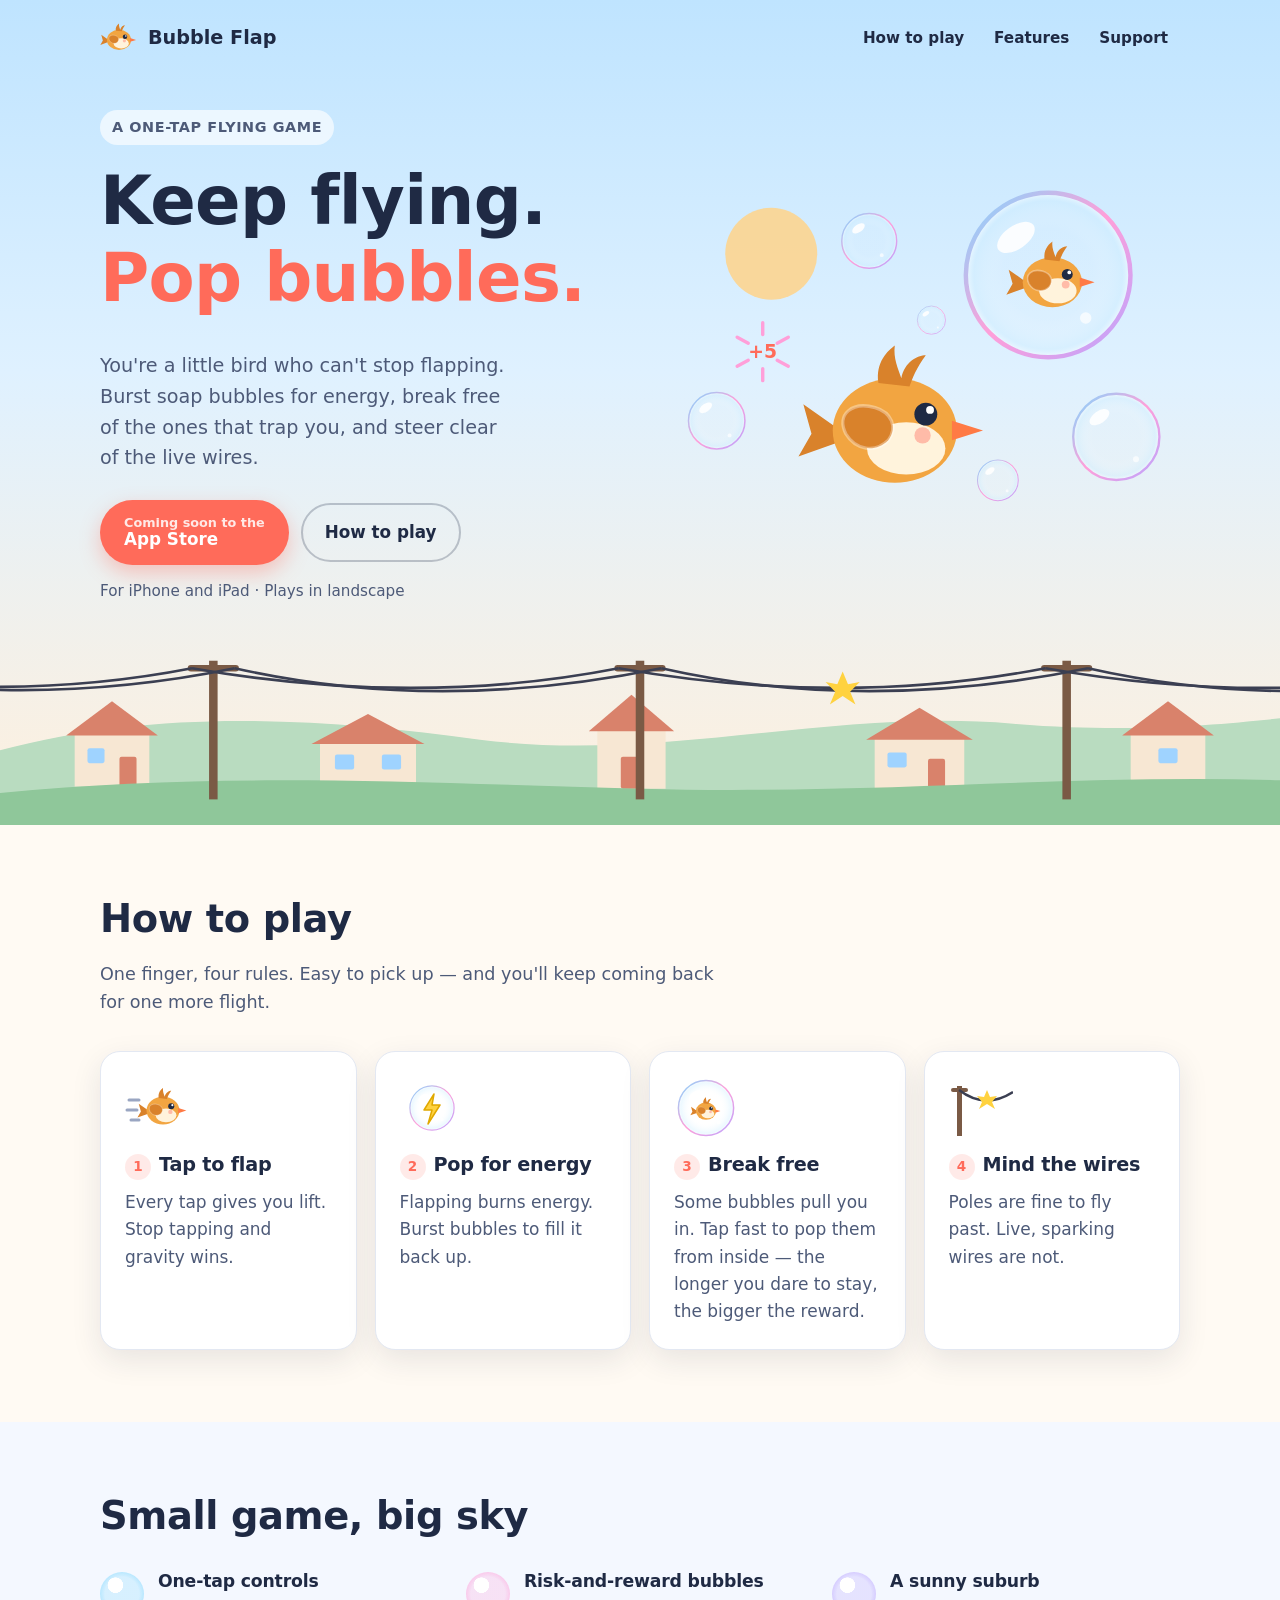
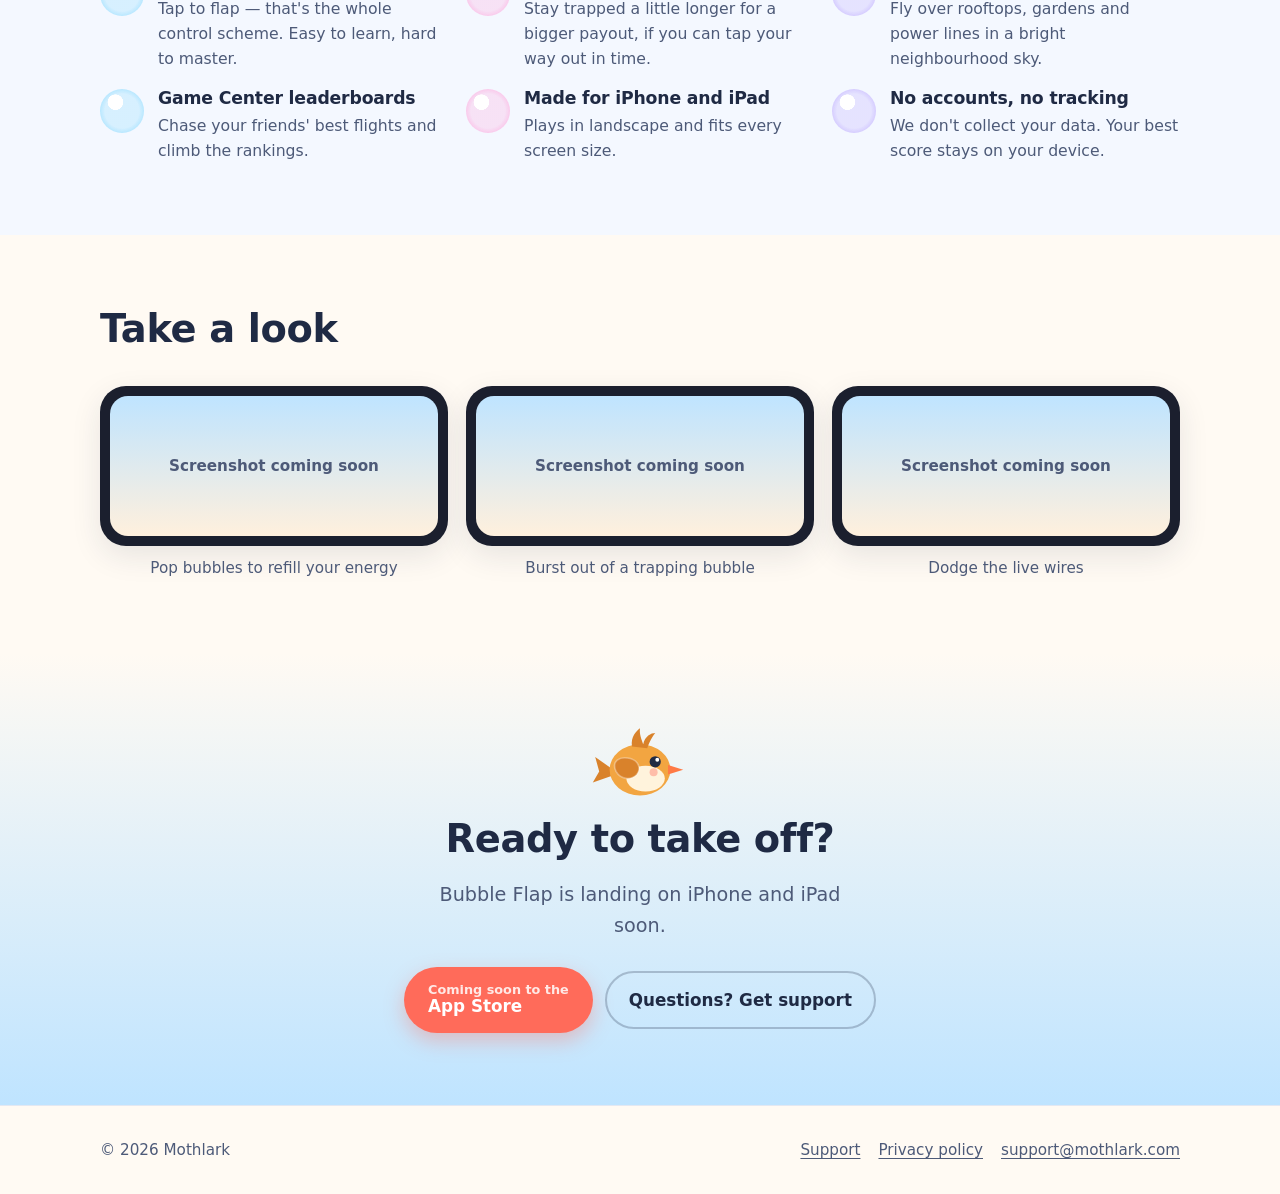
==== index.html @ e0f6b283 "Launch site" ====
<!doctype html>
<html lang="en">
<head>
  <meta charset="utf-8">
  <meta name="viewport" content="width=device-width, initial-scale=1, viewport-fit=cover">
  <title>Bubble Flap — keep flying, pop bubbles</title>
  <meta name="description" content="Bubble Flap is a one-tap flying game for iPhone and iPad. Pop soap bubbles for energy, burst out of trapping bubbles for big rewards, and dodge live wires.">
  <link rel="canonical" href="https://bubbleflap.mothlark.com/">
  <meta name="theme-color" content="#bfe4ff" media="(prefers-color-scheme: light)">
  <meta name="theme-color" content="#0e1834" media="(prefers-color-scheme: dark)">

  <meta property="og:type" content="website">
  <meta property="og:site_name" content="Bubble Flap">
  <meta property="og:title" content="Bubble Flap — keep flying, pop bubbles">
  <meta property="og:description" content="A one-tap flying game for iPhone and iPad. Pop bubbles, break free, dodge the wires.">
  <meta property="og:url" content="https://bubbleflap.mothlark.com/">
  <meta property="og:image" content="https://bubbleflap.mothlark.com/assets/img/og-image.png">
  <meta property="og:image:width" content="1200">
  <meta property="og:image:height" content="630">
  <meta name="twitter:card" content="summary_large_image">

  <!-- LAUNCH: once the app is live, uncomment and put in the numeric App Store ID
       to show Safari's "Open in App Store" banner on iPhone/iPad. -->
  <!-- <meta name="apple-itunes-app" content="app-id=0000000000"> -->

  <link rel="icon" href="/assets/img/icon.svg" type="image/svg+xml">
  <link rel="icon" href="/assets/img/favicon-32.png" sizes="32x32" type="image/png">
  <link rel="apple-touch-icon" href="/assets/img/apple-touch-icon.png">
  <link rel="stylesheet" href="/assets/css/site.css">

  <script type="application/ld+json">
  {
    "@context": "https://schema.org",
    "@type": "VideoGame",
    "name": "Bubble Flap",
    "url": "https://bubbleflap.mothlark.com/",
    "description": "A one-tap flying game: pop soap bubbles for energy, burst out of trapping bubbles for big rewards, and dodge live wires.",
    "gamePlatform": ["iPhone", "iPad"],
    "operatingSystem": "iOS, iPadOS",
    "genre": ["Arcade", "Casual"],
    "publisher": { "@type": "Organization", "name": "Mothlark", "url": "https://mothlark.com/" }
  }
  </script>
</head>
<body>
  <a class="skip" href="#main">Skip to content</a>

  <!-- Shared SVG sprite: bird and bubble art used across the page -->
  <svg width="0" height="0" style="position:absolute" aria-hidden="true" focusable="false">
    <defs>
      <radialGradient id="bfill" cx="50%" cy="50%" r="50%">
        <stop offset="55%" stop-color="#ffffff" stop-opacity="0.04"/>
        <stop offset="90%" stop-color="#cdeeff" stop-opacity="0.35"/>
        <stop offset="100%" stop-color="#ffffff" stop-opacity="0.65"/>
      </radialGradient>
      <linearGradient id="bedge" x1="0" y1="0" x2="1" y2="1">
        <stop offset="0" stop-color="#7fd8ff"/>
        <stop offset="0.5" stop-color="#ff9fd9"/>
        <stop offset="1" stop-color="#b9a4ff"/>
      </linearGradient>
      <symbol id="bubble" viewBox="-50 -50 100 100">
        <circle r="46" fill="url(#bfill)" stroke="url(#bedge)" stroke-width="2.5"/>
        <ellipse cx="-18" cy="-21" rx="12" ry="6.5" transform="rotate(-35 -18 -21)" fill="#ffffff" opacity="0.9"/>
        <circle cx="21" cy="24" r="3.2" fill="#ffffff" opacity="0.7"/>
      </symbol>
      <symbol id="bird" viewBox="0 0 120 100">
        <path d="M24 54 L4 40 L9 58 L1 72 L26 63 Z" style="fill:var(--bird-wing)"/>
        <ellipse cx="60" cy="56" rx="38" ry="32" style="fill:var(--bird-body)"/>
        <ellipse cx="67" cy="67" rx="24" ry="16" style="fill:var(--bird-belly)"/>
        <path d="M50 27 C48 14 56 7 60 4 C59 12 62 18 64 24 C66 14 74 10 79 10 C73 18 71 24 69 29 Z" style="fill:var(--bird-wing)"/>
        <path class="wing" d="M30 58 C24 46 34 38 48 42 C58 45 62 54 56 62 C48 70 36 68 30 58 Z" style="fill:var(--bird-wing)" stroke="#ffffff" stroke-opacity="0.35" stroke-width="2"/>
        <circle cx="79" cy="46" r="7" fill="#1f2a44"/>
        <circle cx="81.6" cy="43.4" r="2.4" fill="#ffffff"/>
        <circle cx="77" cy="59" r="5" fill="#ff8f7f" opacity="0.55"/>
        <path d="M95 50 L114 56 L95 62 Z" style="fill:var(--bird-beak)"/>
      </symbol>
    </defs>
  </svg>

  <header class="site-header">
    <div class="wrap">
      <a class="brand" href="/" aria-label="Bubble Flap home">
        <svg viewBox="0 0 120 100" aria-hidden="true"><use href="#bird"/></svg>
        Bubble Flap
      </a>
      <nav class="nav" aria-label="Main">
        <a href="#how" class="hide-sm">How to play</a>
        <a href="#features" class="hide-sm">Features</a>
        <a href="/support/">Support</a>
      </nav>
    </div>
  </header>

  <main id="main">
    <!-- ================= HERO ================= -->
    <section class="hero" aria-labelledby="hero-title" style="padding-bottom:0">
      <div class="wrap hero-grid">
        <div>
          <span class="eyebrow">A one-tap flying game</span>
          <h1 id="hero-title">Keep flying.<br><span class="pop">Pop bubbles.</span></h1>
          <p class="lead">You're a little bird who can't stop flapping. Burst soap bubbles for energy, break free of the ones that trap you, and steer clear of the live wires.</p>
          <div class="cta-row">
            <!-- LAUNCH: replace this placeholder with Apple's official
                 "Download on the App Store" badge (developer.apple.com/app-store/marketing/guidelines)
                 linking to https://apps.apple.com/app/id0000000000 -->
            <a class="btn btn-primary" id="appstore" aria-disabled="true" role="link">
              <span class="stack"><small>Coming soon to the</small>App Store</span>
            </a>
            <a class="btn btn-ghost" href="#how">How to play</a>
          </div>
          <p class="platforms">For iPhone and iPad · Plays in landscape</p>
        </div>

        <div class="hero-art">
          <svg class="scene" viewBox="0 0 600 440" role="img" aria-label="A small orange bird flying among floating soap bubbles in a morning sky">
            <circle cx="120" cy="90" r="54" style="fill:var(--sun)" opacity="0.85"/>
            <g class="float d1"><use href="#bubble" x="340" y="10" width="210" height="210"/></g>
            <g class="float d1">
              <svg x="395" y="72" width="110" height="92" viewBox="0 0 120 100"><use href="#bird"/></svg>
            </g>
            <g class="float d2"><use href="#bubble" x="200" y="40" width="70" height="70"/></g>
            <g class="float d3"><use href="#bubble" x="470" y="250" width="110" height="110"/></g>
            <g class="float"><use href="#bubble" x="20" y="250" width="72" height="72"/></g>
            <g class="float d2"><use href="#bubble" x="360" y="330" width="52" height="52"/></g>
            <g class="float d3"><use href="#bubble" x="290" y="150" width="36" height="36"/></g>
            <!-- pop burst -->
            <g transform="translate(110 205)" stroke="#ff9fd9" stroke-width="4" stroke-linecap="round">
              <line x1="0" y1="-34" x2="0" y2="-20"/>
              <line x1="30" y1="-17" x2="17" y2="-10"/>
              <line x1="30" y1="17" x2="17" y2="10"/>
              <line x1="0" y1="34" x2="0" y2="20"/>
              <line x1="-30" y1="17" x2="-17" y2="10"/>
              <line x1="-30" y1="-17" x2="-17" y2="-10"/>
            </g>
            <text x="110" y="212" text-anchor="middle" font-family="ui-rounded, system-ui, sans-serif" font-weight="800" font-size="22" style="fill:var(--accent)">+5</text>
            <!-- main bird -->
            <g class="bird">
              <svg x="150" y="190" width="230" height="192" viewBox="0 0 120 100"><use href="#bird"/></svg>
            </g>
          </svg>
        </div>
      </div>

      <!-- Suburban skyline with poles and wires -->
      <svg class="ground" viewBox="0 0 1200 190" preserveAspectRatio="xMidYMax slice" aria-hidden="true" style="width:100%;height:190px">
        <path d="M0 120 C150 80 300 90 450 110 C620 132 780 80 950 95 C1060 104 1140 96 1200 90 L1200 190 L0 190 Z" style="fill:var(--hill-far)"/>
        <g>
          <g transform="translate(70 104)"><rect width="70" height="50" style="fill:var(--house)"/><path d="M-8 2 L35 -30 L78 2 Z" style="fill:var(--roof)"/><rect x="12" y="14" width="16" height="14" rx="2" fill="#9fd3ff"/><rect x="42" y="22" width="16" height="28" rx="2" style="fill:var(--roof)"/></g>
          <g transform="translate(300 112)"><rect width="90" height="44" style="fill:var(--house)"/><path d="M-8 2 L45 -26 L98 2 Z" style="fill:var(--roof)"/><rect x="14" y="12" width="18" height="14" rx="2" fill="#9fd3ff"/><rect x="58" y="12" width="18" height="14" rx="2" fill="#9fd3ff"/></g>
          <g transform="translate(560 100)"><rect width="64" height="56" style="fill:var(--house)"/><path d="M-8 2 L32 -32 L72 2 Z" style="fill:var(--roof)"/><rect x="22" y="26" width="18" height="30" rx="2" style="fill:var(--roof)"/></g>
          <g transform="translate(820 108)"><rect width="84" height="48" style="fill:var(--house)"/><path d="M-8 2 L42 -28 L92 2 Z" style="fill:var(--roof)"/><rect x="12" y="14" width="18" height="14" rx="2" fill="#9fd3ff"/><rect x="50" y="20" width="16" height="28" rx="2" style="fill:var(--roof)"/></g>
          <g transform="translate(1060 104)"><rect width="70" height="52" style="fill:var(--house)"/><path d="M-8 2 L35 -30 L78 2 Z" style="fill:var(--roof)"/><rect x="26" y="14" width="18" height="14" rx="2" fill="#9fd3ff"/></g>
        </g>
        <path d="M0 160 C200 140 380 150 600 156 C820 162 1000 142 1200 148 L1200 190 L0 190 Z" style="fill:var(--hill-near)"/>
        <!-- poles -->
        <g style="fill:var(--pole)">
          <rect x="196" y="36" width="8" height="130"/><rect x="176" y="40" width="48" height="6" rx="3"/>
          <rect x="596" y="36" width="8" height="130"/><rect x="576" y="40" width="48" height="6" rx="3"/>
          <rect x="996" y="36" width="8" height="130"/><rect x="976" y="40" width="48" height="6" rx="3"/>
        </g>
        <!-- wires -->
        <g fill="none" stroke-width="2.5" style="stroke:var(--wire)">
          <path d="M-200 43 Q0 78 180 43"/><path d="M-180 43 Q20 84 220 43"/>
          <path d="M180 43 Q390 80 580 43"/><path d="M220 43 Q410 86 620 43"/>
          <path d="M580 43 Q790 80 980 43"/><path d="M620 43 Q810 86 1020 43"/>
          <path d="M980 43 Q1190 80 1380 43"/><path d="M1020 43 Q1210 86 1420 43"/>
        </g>
        <!-- live wire spark -->
        <g class="spark" transform="translate(790 62)">
          <path d="M0 -16 L5 -4 L16 -6 L7 3 L12 15 L0 7 L-12 15 L-7 3 L-16 -6 L-5 -4 Z" style="fill:var(--spark)"/>
        </g>
      </svg>
    </section>

    <!-- ================= HOW TO PLAY ================= -->
    <section id="how" aria-labelledby="how-title">
      <div class="wrap">
        <div class="section-head">
          <h2 id="how-title">How to play</h2>
          <p>One finger, four rules. Easy to pick up — and you'll keep coming back for one more flight.</p>
        </div>
        <div class="steps">
          <article class="card step">
            <svg class="icon" viewBox="0 0 64 64" aria-hidden="true">
              <g stroke="#9aa6c2" stroke-width="3" stroke-linecap="round"><line x1="4" y1="24" x2="14" y2="24"/><line x1="2" y1="34" x2="12" y2="34"/><line x1="6" y1="44" x2="14" y2="44"/></g>
              <svg x="12" y="10" width="52" height="44" viewBox="0 0 120 100"><use href="#bird"/></svg>
            </svg>
            <h3>Tap to flap</h3>
            <p>Every tap gives you lift. Stop tapping and gravity wins.</p>
          </article>
          <article class="card step">
            <svg class="icon" viewBox="0 0 64 64" aria-hidden="true">
              <use href="#bubble" x="8" y="8" width="48" height="48"/>
              <path d="M34 18 L24 34 L32 34 L28 48 L40 29 L32 29 Z" fill="#ffd23f" stroke="#e0a800" stroke-width="1.5" stroke-linejoin="round"/>
            </svg>
            <h3>Pop for energy</h3>
            <p>Flapping burns energy. Burst bubbles to fill it back up.</p>
          </article>
          <article class="card step">
            <svg class="icon" viewBox="0 0 64 64" aria-hidden="true">
              <use href="#bubble" x="2" y="2" width="60" height="60"/>
              <svg x="16" y="20" width="32" height="27" viewBox="0 0 120 100"><use href="#bird"/></svg>
            </svg>
            <h3>Break free</h3>
            <p>Some bubbles pull you in. Tap fast to pop them from inside — the longer you dare to stay, the bigger the reward.</p>
          </article>
          <article class="card step">
            <svg class="icon" viewBox="0 0 64 64" aria-hidden="true">
              <rect x="8" y="10" width="5" height="50" style="fill:var(--pole)"/><rect x="2" y="12" width="17" height="4" rx="2" style="fill:var(--pole)"/>
              <path d="M10 14 Q36 34 64 16" fill="none" stroke-width="2.5" style="stroke:var(--wire)"/>
              <path d="M38 14 L41 21 L48 20 L43 26 L46 33 L38 28 L30 33 L33 26 L28 20 L35 21 Z" fill="#ffd23f"/>
            </svg>
            <h3>Mind the wires</h3>
            <p>Poles are fine to fly past. Live, sparking wires are not.</p>
          </article>
        </div>
      </div>
    </section>

    <!-- ================= FEATURES ================= -->
    <section id="features" class="band" aria-labelledby="features-title">
      <div class="wrap">
        <div class="section-head">
          <h2 id="features-title">Small game, big sky</h2>
        </div>
        <div class="features">
          <div class="feature"><span class="dot" aria-hidden="true"></span><div><h3>One-tap controls</h3><p>Tap to flap — that's the whole control scheme. Easy to learn, hard to master.</p></div></div>
          <div class="feature"><span class="dot" aria-hidden="true"></span><div><h3>Risk-and-reward bubbles</h3><p>Stay trapped a little longer for a bigger payout, if you can tap your way out in time.</p></div></div>
          <div class="feature"><span class="dot" aria-hidden="true"></span><div><h3>A sunny suburb</h3><p>Fly over rooftops, gardens and power lines in a bright neighbourhood sky.</p></div></div>
          <div class="feature"><span class="dot" aria-hidden="true"></span><div><h3>Game Center leaderboards</h3><p>Chase your friends' best flights and climb the rankings.</p></div></div>
          <div class="feature"><span class="dot" aria-hidden="true"></span><div><h3>Made for iPhone and iPad</h3><p>Plays in landscape and fits every screen size.</p></div></div>
          <div class="feature"><span class="dot" aria-hidden="true"></span><div><h3>No accounts, no tracking</h3><p>We don't collect your data. Your best score stays on your device.</p></div></div>
        </div>
      </div>
    </section>

    <!-- ================= SCREENSHOTS ================= -->
    <section id="screens" aria-labelledby="screens-title">
      <div class="wrap">
        <div class="section-head">
          <h2 id="screens-title">Take a look</h2>
        </div>
        <!-- LAUNCH: drop landscape screenshots in /assets/img/ and replace each
             placeholder span with <img src="/assets/img/shot-1.png" alt="…"> -->
        <div class="shots">
          <figure style="margin:0">
            <div class="device"><div class="screen"><span>Screenshot coming soon</span></div></div>
            <figcaption class="shot-caption">Pop bubbles to refill your energy</figcaption>
          </figure>
          <figure style="margin:0">
            <div class="device"><div class="screen"><span>Screenshot coming soon</span></div></div>
            <figcaption class="shot-caption">Burst out of a trapping bubble</figcaption>
          </figure>
          <figure style="margin:0">
            <div class="device"><div class="screen"><span>Screenshot coming soon</span></div></div>
            <figcaption class="shot-caption">Dodge the live wires</figcaption>
          </figure>
        </div>
      </div>
    </section>

    <!-- ================= FINAL CTA ================= -->
    <section class="final" aria-labelledby="final-title">
      <div class="wrap">
        <svg viewBox="0 0 120 100" width="96" height="80" aria-hidden="true" style="margin:0 auto 12px" class="bird"><use href="#bird"/></svg>
        <h2 id="final-title">Ready to take off?</h2>
        <p class="lead center">Bubble Flap is landing on iPhone and iPad soon.</p>
        <div class="cta-row">
          <a class="btn btn-primary" aria-disabled="true" role="link"><span class="stack"><small>Coming soon to the</small>App Store</span></a>
          <a class="btn btn-ghost" href="/support/">Questions? Get support</a>
        </div>
      </div>
    </section>
  </main>

  <footer class="site-footer">
    <div class="wrap">
      <span>© 2026 Mothlark</span>
      <nav aria-label="Footer">
        <a href="/support/">Support</a>
        <a href="/privacy/">Privacy policy</a>
        <a href="mailto:support@mothlark.com">support@mothlark.com</a>
      </nav>
    </div>
  </footer>
</body>
</html>
---- assets/css/site.css ----
/* Bubble Flap — site styles
   No web fonts or third-party requests: the rounded system font is used on Apple devices. */

:root {
  --sky-top: #bfe4ff;
  --sky-mid: #dff1ff;
  --sky-bottom: #fff0dd;
  --sun: #ffd48a;
  --hill-far: #b9dcc0;
  --hill-near: #8fc79a;
  --house: #f7e7d3;
  --roof: #d9826b;
  --pole: #7a5a45;
  --wire: #3b3f52;
  --spark: #ffd23f;

  --bird-body: #f2a541;
  --bird-wing: #d9822b;
  --bird-belly: #fff3dc;
  --bird-beak: #ff7a45;

  --bubble-a: #7fd8ff;
  --bubble-b: #ff9fd9;
  --bubble-c: #b9a4ff;

  --bg: #fffaf3;
  --surface: #ffffff;
  --surface-2: #f4f8ff;
  --ink: #1f2a44;
  --ink-soft: #4d5a78;
  --line: #e3e8f2;
  --accent: #ff6b5a;
  --accent-ink: #ffffff;
  --focus: #2f7dff;

  --radius: 20px;
  --radius-sm: 12px;
  --shadow: 0 10px 30px rgba(31, 42, 68, 0.10);
  --maxw: 1080px;

  --font: ui-rounded, "SF Pro Rounded", "Nunito", "Varela Round", system-ui, -apple-system, "Segoe UI", Roboto, sans-serif;
  --font-body: system-ui, -apple-system, "Segoe UI", Roboto, "Helvetica Neue", Arial, sans-serif;

  color-scheme: light dark;
}

@media (prefers-color-scheme: dark) {
  :root {
    --sky-top: #0e1834;
    --sky-mid: #1a2a55;
    --sky-bottom: #3a3563;
    --sun: #f4e3b0;
    --hill-far: #25405a;
    --hill-near: #1f3a3a;
    --house: #2c3350;
    --roof: #8a4f52;
    --pole: #5a4538;
    --wire: #9aa3c4;

    --bg: #0f1428;
    --surface: #171e38;
    --surface-2: #1c2545;
    --ink: #eef2ff;
    --ink-soft: #b3bdd9;
    --line: #2a3458;
    --accent: #ff7d6b;
    --accent-ink: #1a1020;
    --focus: #7fb0ff;
    --shadow: 0 10px 30px rgba(0, 0, 0, 0.35);
  }
}

*, *::before, *::after { box-sizing: border-box; }

html { -webkit-text-size-adjust: 100%; scroll-behavior: smooth; }
@media (prefers-reduced-motion: reduce) { html { scroll-behavior: auto; } }

body {
  margin: 0;
  background: var(--bg);
  color: var(--ink);
  font-family: var(--font-body);
  font-size: 17px;
  line-height: 1.6;
  -webkit-font-smoothing: antialiased;
}

img, svg { max-width: 100%; display: block; }

a { color: inherit; text-underline-offset: 3px; }
a:focus-visible, button:focus-visible, summary:focus-visible {
  outline: 3px solid var(--focus);
  outline-offset: 3px;
  border-radius: 8px;
}

h1, h2, h3 {
  font-family: var(--font);
  line-height: 1.15;
  letter-spacing: -0.01em;
  margin: 0 0 0.5em;
}
h1 { font-size: clamp(2.4rem, 6vw, 4.2rem); font-weight: 800; }
h2 { font-size: clamp(1.7rem, 3.6vw, 2.4rem); font-weight: 800; }
h3 { font-size: 1.2rem; font-weight: 700; }
p { margin: 0 0 1em; }

.wrap { width: min(100% - 32px, var(--maxw)); margin-inline: auto; }

.skip {
  position: absolute; left: -999px; top: 8px;
  background: var(--surface); color: var(--ink);
  padding: 8px 14px; border-radius: 10px; z-index: 10;
}
.skip:focus { left: 16px; }

/* ---------- Header ---------- */
.site-header {
  position: absolute; inset: 0 0 auto 0; z-index: 5;
}
.site-header .wrap {
  display: flex; align-items: center; justify-content: space-between;
  gap: 16px; padding-block: 18px;
}
.brand {
  display: inline-flex; align-items: center; gap: 10px;
  font-family: var(--font); font-weight: 800; font-size: 1.2rem;
  text-decoration: none;
}
.brand svg { width: 38px; height: 38px; }
.nav { display: flex; gap: 6px; flex-wrap: wrap; }
.nav a {
  text-decoration: none; font-weight: 600; font-size: 0.95rem;
  padding: 8px 12px; border-radius: 999px; color: var(--ink);
}
.nav a:hover { background: color-mix(in srgb, var(--surface) 70%, transparent); }
@media (max-width: 560px) { .nav a.hide-sm { display: none; } }

/* Solid header for inner pages */
.page .site-header { position: static; background: var(--surface); border-bottom: 1px solid var(--line); }

/* ---------- Hero ---------- */
.hero {
  position: relative; overflow: hidden;
  background: linear-gradient(180deg, var(--sky-top) 0%, var(--sky-mid) 45%, var(--sky-bottom) 100%);
  padding-top: 110px;
}
.hero-grid {
  position: relative; z-index: 2;
  display: grid; grid-template-columns: 1.05fr 1fr; gap: 32px; align-items: center;
  padding-bottom: 24px;
}
@media (max-width: 860px) { .hero-grid { grid-template-columns: 1fr; text-align: center; } }

.eyebrow {
  display: inline-block; font-family: var(--font); font-weight: 700;
  font-size: 0.9rem; letter-spacing: 0.04em; text-transform: uppercase;
  color: var(--ink-soft);
  background: color-mix(in srgb, var(--surface) 65%, transparent);
  padding: 6px 12px; border-radius: 999px; margin-bottom: 18px;
}
.hero h1 .pop { color: var(--accent); }
.lead { font-size: 1.2rem; color: var(--ink-soft); max-width: 34ch; }
@media (max-width: 860px) { .lead { margin-inline: auto; } }

.cta-row { display: flex; gap: 12px; flex-wrap: wrap; align-items: center; margin-top: 26px; }
@media (max-width: 860px) { .cta-row { justify-content: center; } }

.btn {
  display: inline-flex; align-items: center; gap: 10px;
  font-family: var(--font); font-weight: 700; font-size: 1.05rem;
  padding: 14px 22px; border-radius: 999px; text-decoration: none;
  border: 2px solid transparent; cursor: pointer;
}
.btn-primary { background: var(--accent); color: var(--accent-ink); box-shadow: 0 8px 20px color-mix(in srgb, var(--accent) 35%, transparent); }
.btn-primary:hover { filter: brightness(1.05); }
.btn-ghost { border-color: color-mix(in srgb, var(--ink) 25%, transparent); color: var(--ink); }
.btn-ghost:hover { background: color-mix(in srgb, var(--surface) 60%, transparent); }
.btn[aria-disabled="true"] { cursor: default; }
.btn small { font-weight: 600; opacity: 0.85; font-size: 0.8rem; display: block; line-height: 1.1; }
.btn .stack { display: flex; flex-direction: column; align-items: flex-start; line-height: 1.15; }

.platforms { margin-top: 14px; font-size: 0.95rem; color: var(--ink-soft); }

.scene { width: 100%; height: auto; }
.hero-art { position: relative; }

.ground {
  position: relative; z-index: 1; margin-top: -8px;
}

/* Floating bubbles */
@keyframes floaty { 0%,100% { transform: translateY(0); } 50% { transform: translateY(-10px); } }
@keyframes flap { 0%,100% { transform: rotate(0deg); } 50% { transform: rotate(-18deg); } }
@keyframes bob { 0%,100% { transform: translateY(0) rotate(-4deg); } 50% { transform: translateY(-8px) rotate(2deg); } }
@keyframes zap { 0%, 88%, 100% { opacity: 0; } 90%, 96% { opacity: 1; } }

.float { animation: floaty 5s ease-in-out infinite; transform-box: fill-box; transform-origin: center; }
.float.d1 { animation-delay: -1.2s; animation-duration: 6s; }
.float.d2 { animation-delay: -2.5s; animation-duration: 4.6s; }
.float.d3 { animation-delay: -3.7s; animation-duration: 5.4s; }
.bird { animation: bob 2.4s ease-in-out infinite; transform-box: fill-box; transform-origin: center; }
.wing { animation: flap 0.45s ease-in-out infinite; transform-box: fill-box; transform-origin: 20% 30%; }
.spark { animation: zap 3.2s linear infinite; }

@media (prefers-reduced-motion: reduce) {
  .float, .bird, .wing, .spark { animation: none; }
  .spark { opacity: 1; }
}

/* ---------- Sections ---------- */
section { padding-block: 72px; }
.section-head { max-width: 640px; margin-bottom: 34px; }
.section-head p { color: var(--ink-soft); font-size: 1.1rem; }
.center { text-align: center; margin-inline: auto; }

.steps { display: grid; grid-template-columns: repeat(4, 1fr); gap: 18px; counter-reset: step; }
@media (max-width: 960px) { .steps { grid-template-columns: repeat(2, 1fr); } }
@media (max-width: 560px) { .steps { grid-template-columns: 1fr; } }

.card {
  background: var(--surface); border: 1px solid var(--line);
  border-radius: var(--radius); padding: 24px; box-shadow: var(--shadow);
}
.step { position: relative; }
.step .icon { width: 64px; height: 64px; margin-bottom: 14px; }
.step h3 { display: flex; align-items: baseline; gap: 8px; }
.step h3::before {
  counter-increment: step; content: counter(step);
  font-size: 0.85rem; font-weight: 800; color: var(--accent);
  background: color-mix(in srgb, var(--accent) 14%, transparent);
  border-radius: 999px; min-width: 26px; height: 26px;
  display: inline-grid; place-items: center;
}
.step p { color: var(--ink-soft); margin: 0; }

.band { background: var(--surface-2); }

.features { display: grid; grid-template-columns: repeat(3, 1fr); gap: 18px; }
@media (max-width: 860px) { .features { grid-template-columns: 1fr 1fr; } }
@media (max-width: 560px) { .features { grid-template-columns: 1fr; } }
.feature { display: flex; gap: 14px; align-items: flex-start; }
.feature .dot {
  flex: none; width: 44px; height: 44px; border-radius: 50%;
  display: grid; place-items: center;
  background: radial-gradient(circle at 35% 30%, #fff 0 18%, transparent 19%),
              radial-gradient(circle, color-mix(in srgb, var(--bubble-a) 25%, transparent) 55%, var(--bubble-a) 100%);
}
.feature:nth-child(3n+2) .dot { background: radial-gradient(circle at 35% 30%, #fff 0 18%, transparent 19%), radial-gradient(circle, color-mix(in srgb, var(--bubble-b) 25%, transparent) 55%, var(--bubble-b) 100%); }
.feature:nth-child(3n) .dot { background: radial-gradient(circle at 35% 30%, #fff 0 18%, transparent 19%), radial-gradient(circle, color-mix(in srgb, var(--bubble-c) 25%, transparent) 55%, var(--bubble-c) 100%); }
.feature h3 { margin-bottom: 4px; font-size: 1.08rem; }
.feature p { margin: 0; color: var(--ink-soft); font-size: 0.98rem; }

/* Screenshots */
.shots { display: grid; grid-template-columns: repeat(3, 1fr); gap: 18px; }
@media (max-width: 860px) { .shots { grid-template-columns: 1fr; max-width: 520px; margin-inline: auto; } }
.device {
  aspect-ratio: 19.5 / 9; border-radius: 26px; padding: 10px;
  background: #1b1f2e; box-shadow: var(--shadow);
}
.device .screen {
  width: 100%; height: 100%; border-radius: 18px; overflow: hidden;
  display: grid; place-items: center;
  background: linear-gradient(180deg, var(--sky-top), var(--sky-bottom));
  color: var(--ink-soft); font-family: var(--font); font-weight: 700; font-size: 0.95rem;
}
.device .screen img { width: 100%; height: 100%; object-fit: cover; }
.shot-caption { text-align: center; color: var(--ink-soft); font-size: 0.95rem; margin-top: 10px; }

/* Final CTA */
.final {
  text-align: center;
  background: linear-gradient(180deg, var(--bg), var(--sky-top));
}
.final .cta-row { justify-content: center; }

/* ---------- Footer ---------- */
.site-footer { border-top: 1px solid var(--line); padding-block: 32px; font-size: 0.95rem; color: var(--ink-soft); }
.site-footer .wrap { display: flex; flex-wrap: wrap; gap: 12px 24px; justify-content: space-between; align-items: center; }
.site-footer nav { display: flex; flex-wrap: wrap; gap: 6px 18px; }
.site-footer a { color: var(--ink-soft); }
.site-footer a:hover { color: var(--ink); }

/* ---------- Inner pages (privacy, support) ---------- */
.doc { padding-block: 56px 72px; }
.doc .wrap { max-width: 760px; }
.doc h1 { font-size: clamp(2rem, 5vw, 2.8rem); }
.doc h2 { font-size: 1.45rem; margin-top: 2em; }
.doc .meta { color: var(--ink-soft); margin-bottom: 2em; }
.doc ul { padding-left: 1.2em; }
.doc li { margin-bottom: 0.4em; }
.doc .summary {
  background: var(--surface-2); border: 1px solid var(--line);
  border-radius: var(--radius-sm); padding: 18px 20px; margin-bottom: 1.5em;
}
.doc .summary p:last-child, .doc .summary ul:last-child { margin-bottom: 0; }

.contact-card {
  display: flex; flex-wrap: wrap; gap: 16px; align-items: center; justify-content: space-between;
  background: var(--surface); border: 1px solid var(--line); border-radius: var(--radius);
  padding: 22px 24px; box-shadow: var(--shadow); margin: 8px 0 32px;
}
.contact-card h2 { margin: 0 0 4px; font-size: 1.3rem; }
.contact-card p { margin: 0; color: var(--ink-soft); }

.faq details {
  background: var(--surface); border: 1px solid var(--line);
  border-radius: var(--radius-sm); padding: 4px 18px; margin-bottom: 10px;
}
.faq summary {
  cursor: pointer; font-family: var(--font); font-weight: 700; font-size: 1.05rem;
  padding: 14px 0; list-style: none; display: flex; justify-content: space-between; gap: 12px;
}
.faq summary::-webkit-details-marker { display: none; }
.faq summary::after { content: "+"; font-size: 1.3rem; line-height: 1; color: var(--accent); }
.faq details[open] summary::after { content: "–"; }
.faq details > div { padding-bottom: 14px; color: var(--ink-soft); }
.faq details > div p:last-child { margin-bottom: 0; }

/* 404 */
.notfound { min-height: 70vh; display: grid; place-items: center; text-align: center; padding: 48px 16px; }
.notfound svg { width: 180px; margin: 0 auto 18px; }
@media (max-width: 860px) { .hero-art { max-width: 460px; margin-inline: auto; } }
.brand { white-space: nowrap; }
.nav { flex-wrap: nowrap; }
@media (max-width: 420px) { .nav a { padding: 8px 8px; } .nav { gap: 2px; } }
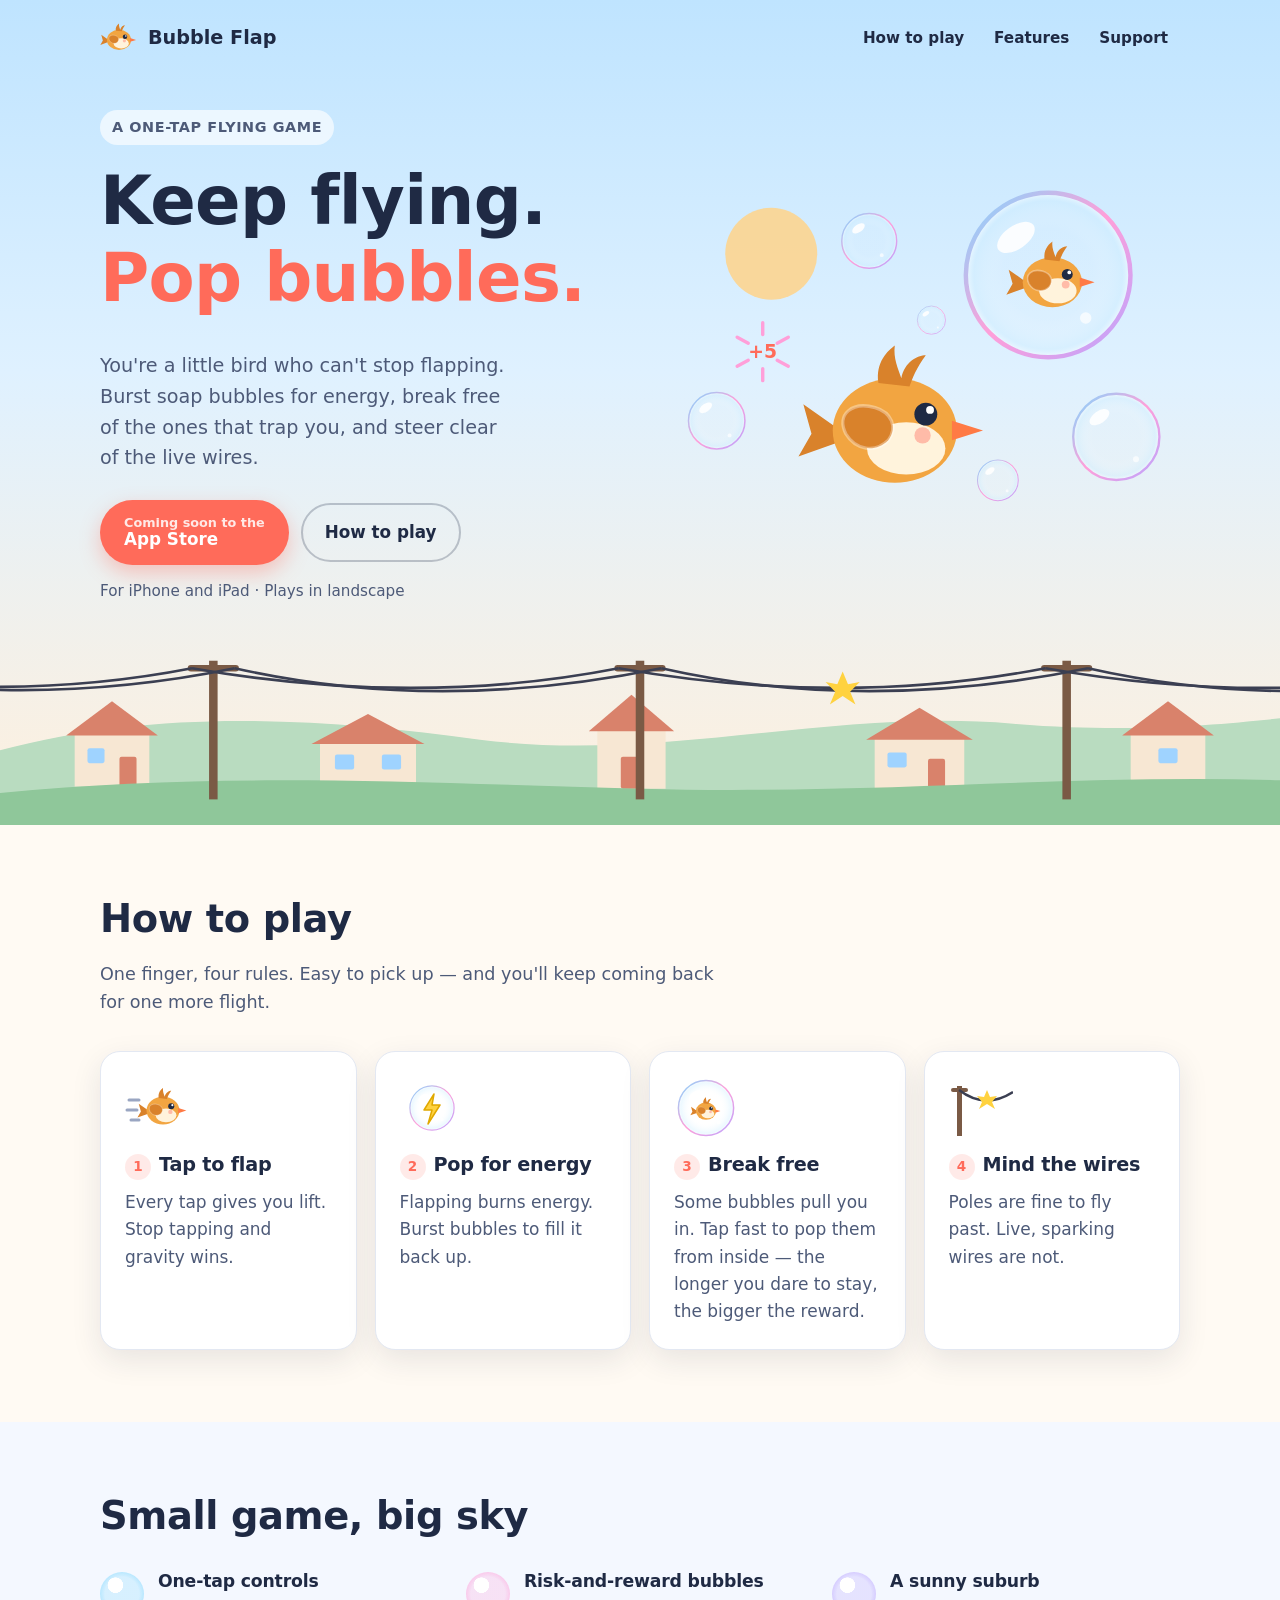
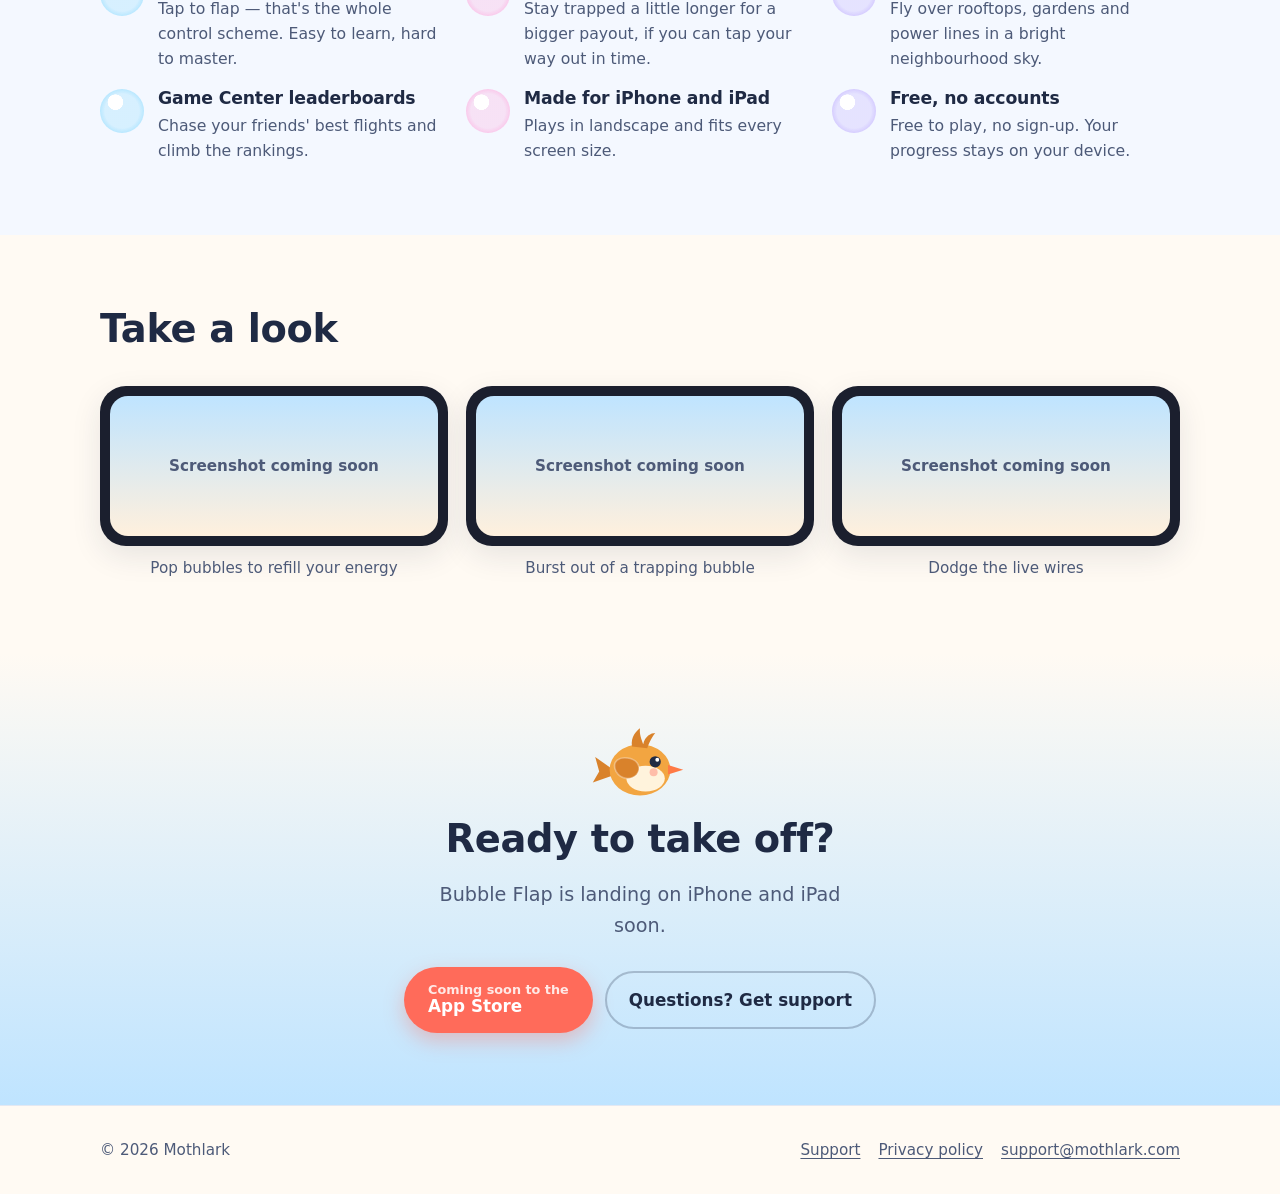
==== commit e44155e9: "Privacy policy, support and app-ads.txt for ads The game now shows ads from Google AdMob (rewarded v" ====
--- a/index.html
+++ b/index.html
@@ -229,7 +229,7 @@
           <div class="feature"><span class="dot" aria-hidden="true"></span><div><h3>A sunny suburb</h3><p>Fly over rooftops, gardens and power lines in a bright neighbourhood sky.</p></div></div>
           <div class="feature"><span class="dot" aria-hidden="true"></span><div><h3>Game Center leaderboards</h3><p>Chase your friends' best flights and climb the rankings.</p></div></div>
           <div class="feature"><span class="dot" aria-hidden="true"></span><div><h3>Made for iPhone and iPad</h3><p>Plays in landscape and fits every screen size.</p></div></div>
-          <div class="feature"><span class="dot" aria-hidden="true"></span><div><h3>No accounts, no tracking</h3><p>We don't collect your data. Your best score stays on your device.</p></div></div>
+          <div class="feature"><span class="dot" aria-hidden="true"></span><div><h3>Free, no accounts</h3><p>Free to play, no sign-up. Your progress stays on your device.</p></div></div>
         </div>
       </div>
     </section>
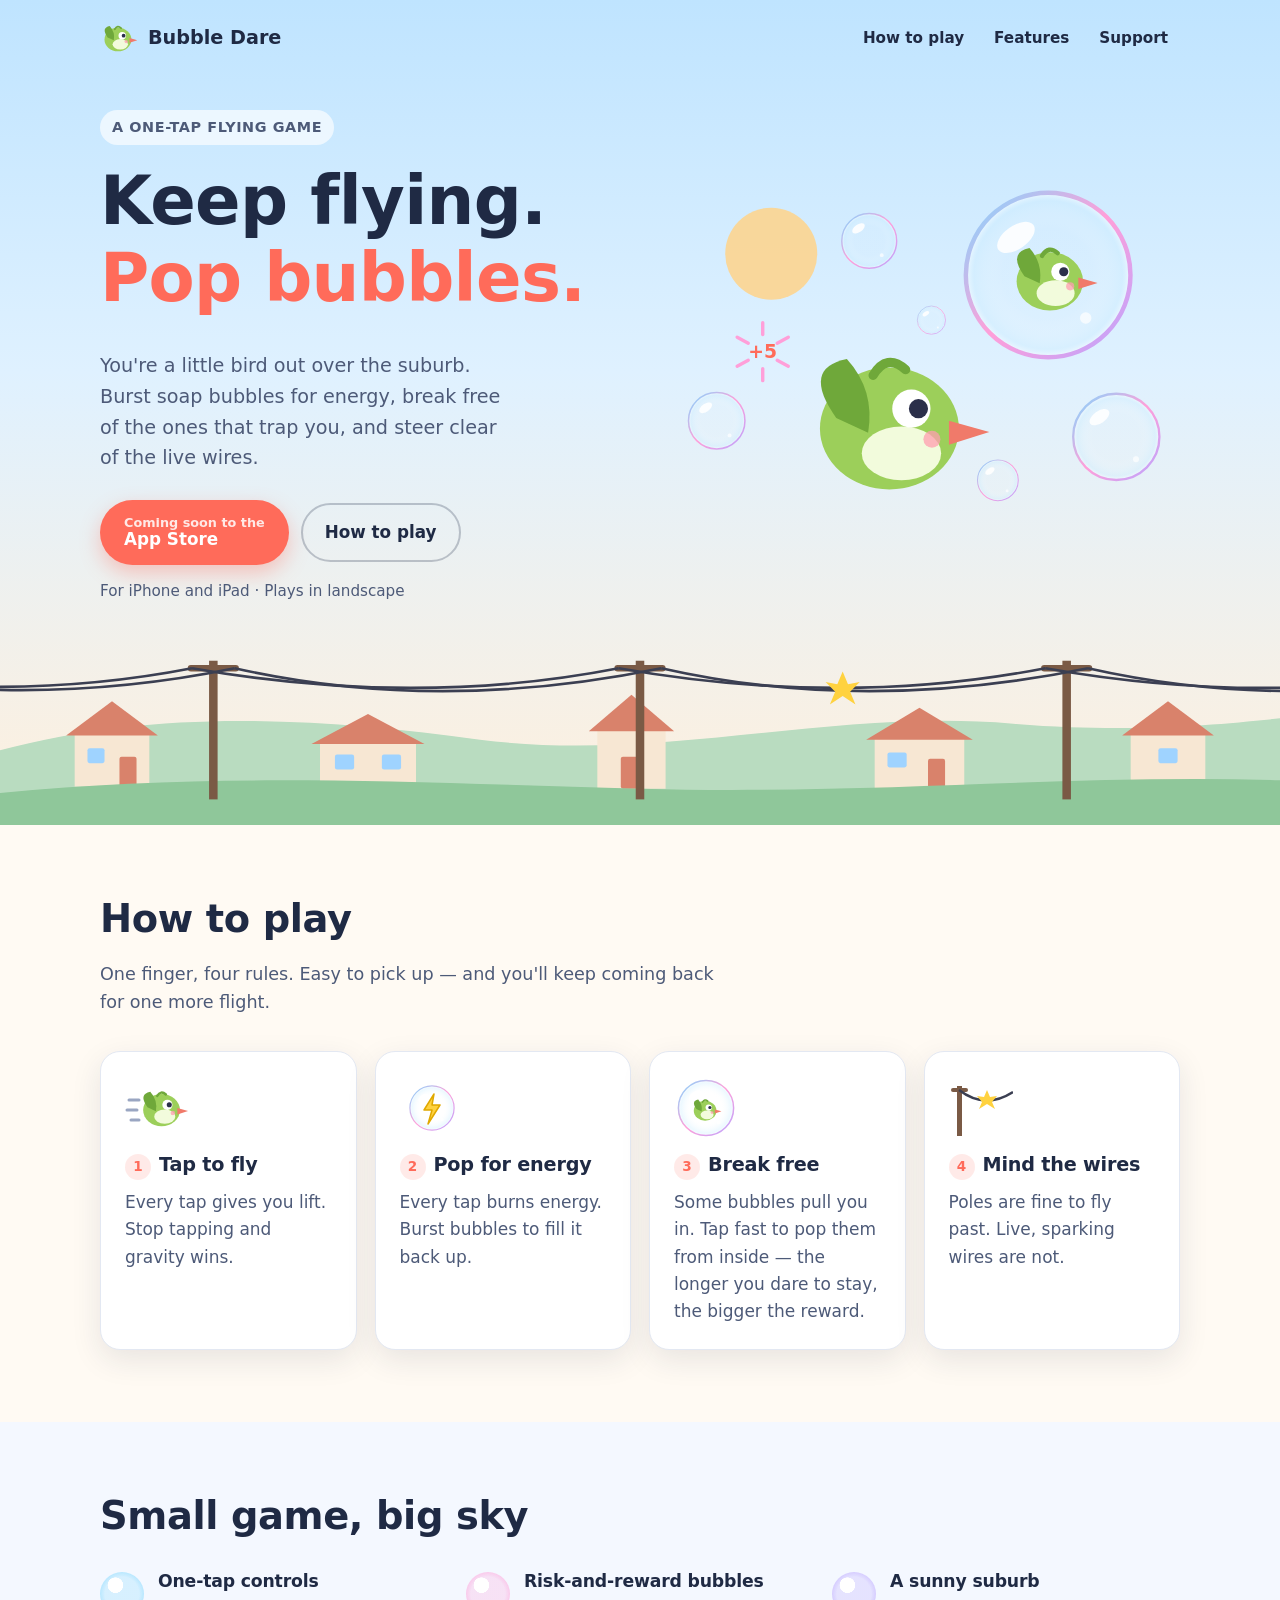
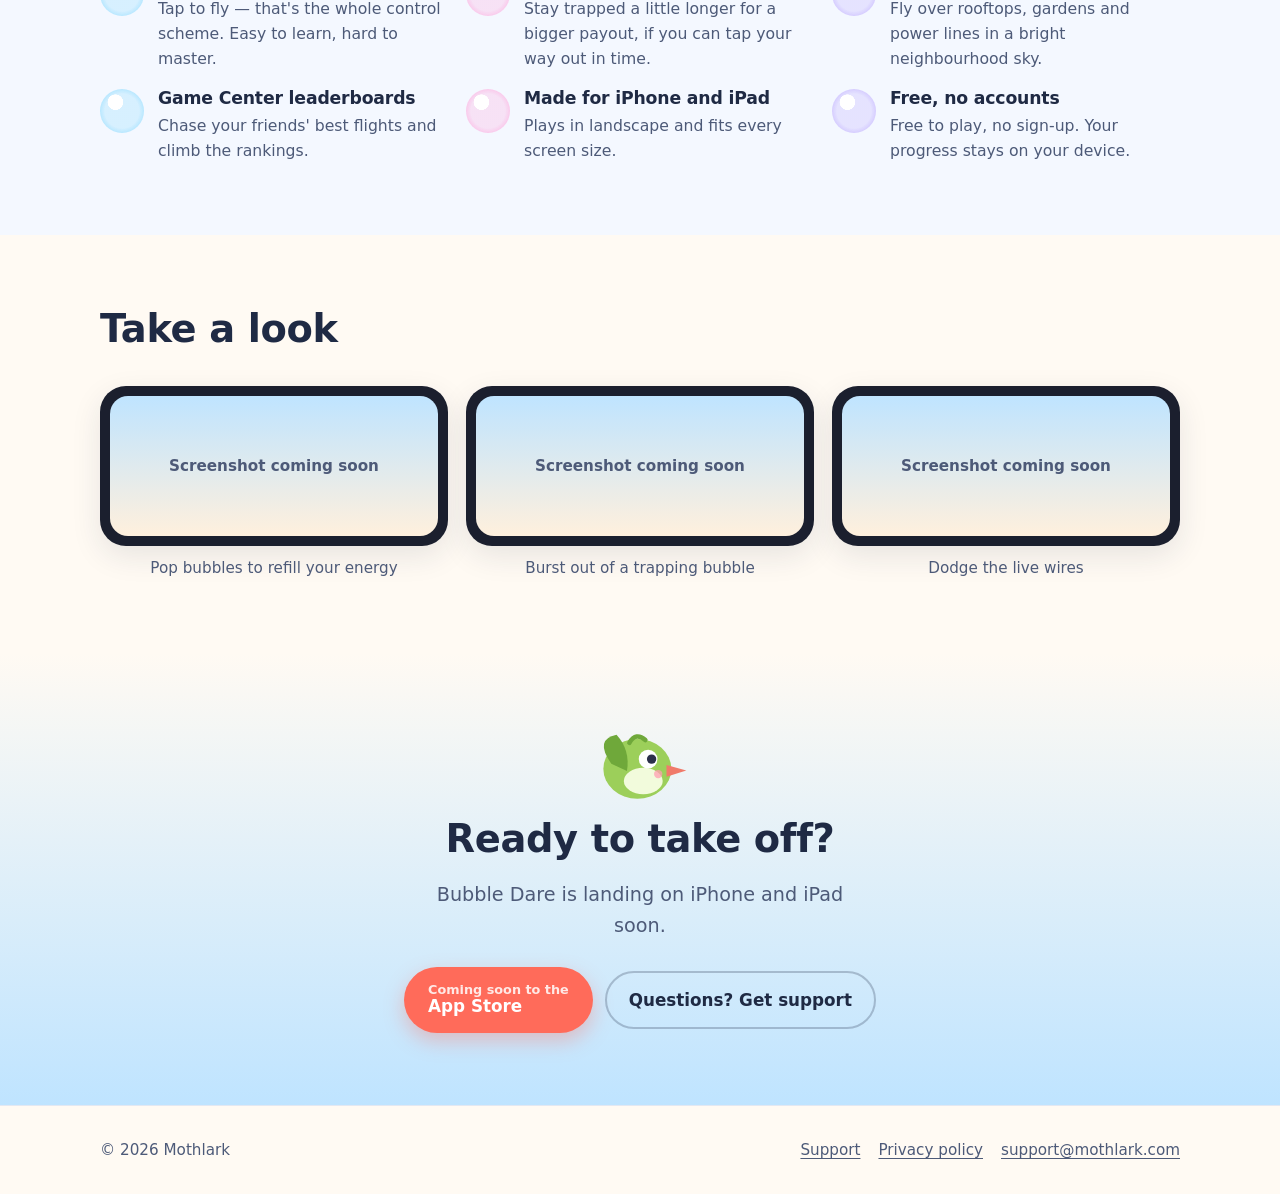
==== commit 32f16afa: "Rename the site to Bubble Dare and move it to bubbledare.mothlark.com App Review rejected the game u" ====
--- a/index.html
+++ b/index.html
@@ -3,18 +3,18 @@
 <head>
   <meta charset="utf-8">
   <meta name="viewport" content="width=device-width, initial-scale=1, viewport-fit=cover">
-  <title>Bubble Flap — keep flying, pop bubbles</title>
-  <meta name="description" content="Bubble Flap is a one-tap flying game for iPhone and iPad. Pop soap bubbles for energy, burst out of trapping bubbles for big rewards, and dodge live wires.">
-  <link rel="canonical" href="https://bubbleflap.mothlark.com/">
+  <title>Bubble Dare — pop bubbles, dare the swirl</title>
+  <meta name="description" content="Bubble Dare is a one-tap flying game for iPhone and iPad. Pop soap bubbles for energy, burst out of trapping bubbles for big rewards, and dodge live wires.">
+  <link rel="canonical" href="https://bubbledare.mothlark.com/">
   <meta name="theme-color" content="#bfe4ff" media="(prefers-color-scheme: light)">
   <meta name="theme-color" content="#0e1834" media="(prefers-color-scheme: dark)">
 
   <meta property="og:type" content="website">
-  <meta property="og:site_name" content="Bubble Flap">
-  <meta property="og:title" content="Bubble Flap — keep flying, pop bubbles">
+  <meta property="og:site_name" content="Bubble Dare">
+  <meta property="og:title" content="Bubble Dare — pop bubbles, dare the swirl">
   <meta property="og:description" content="A one-tap flying game for iPhone and iPad. Pop bubbles, break free, dodge the wires.">
-  <meta property="og:url" content="https://bubbleflap.mothlark.com/">
-  <meta property="og:image" content="https://bubbleflap.mothlark.com/assets/img/og-image.png">
+  <meta property="og:url" content="https://bubbledare.mothlark.com/">
+  <meta property="og:image" content="https://bubbledare.mothlark.com/assets/img/og-image.png">
   <meta property="og:image:width" content="1200">
   <meta property="og:image:height" content="630">
   <meta name="twitter:card" content="summary_large_image">
@@ -32,8 +32,8 @@
   {
     "@context": "https://schema.org",
     "@type": "VideoGame",
-    "name": "Bubble Flap",
-    "url": "https://bubbleflap.mothlark.com/",
+    "name": "Bubble Dare",
+    "url": "https://bubbledare.mothlark.com/",
     "description": "A one-tap flying game: pop soap bubbles for energy, burst out of trapping bubbles for big rewards, and dodge live wires.",
     "gamePlatform": ["iPhone", "iPad"],
     "operatingSystem": "iOS, iPadOS",
@@ -64,24 +64,26 @@
         <circle cx="21" cy="24" r="3.2" fill="#ffffff" opacity="0.7"/>
       </symbol>
       <symbol id="bird" viewBox="0 0 120 100">
-        <path d="M24 54 L4 40 L9 58 L1 72 L26 63 Z" style="fill:var(--bird-wing)"/>
-        <ellipse cx="60" cy="56" rx="38" ry="32" style="fill:var(--bird-body)"/>
-        <ellipse cx="67" cy="67" rx="24" ry="16" style="fill:var(--bird-belly)"/>
-        <path d="M50 27 C48 14 56 7 60 4 C59 12 62 18 64 24 C66 14 74 10 79 10 C73 18 71 24 69 29 Z" style="fill:var(--bird-wing)"/>
-        <path class="wing" d="M30 58 C24 46 34 38 48 42 C58 45 62 54 56 62 C48 70 36 68 30 58 Z" style="fill:var(--bird-wing)" stroke="#ffffff" stroke-opacity="0.35" stroke-width="2"/>
-        <circle cx="79" cy="46" r="7" fill="#1f2a44"/>
-        <circle cx="81.6" cy="43.4" r="2.4" fill="#ffffff"/>
-        <circle cx="77" cy="59" r="5" fill="#ff8f7f" opacity="0.55"/>
-        <path d="M95 50 L114 56 L95 62 Z" style="fill:var(--bird-beak)"/>
+        <!-- the game's bird (icons/icon-source.svg in the game repo), default plumage "Kiwi" -->
+        <g transform="translate(56.7 54.8) scale(0.217)">
+          <ellipse cx="0" cy="0" rx="196" ry="172" style="fill:var(--bird-body)"/>
+          <ellipse cx="34" cy="70" rx="112" ry="76" style="fill:var(--bird-belly)"/>
+          <path class="wing" style="fill:var(--bird-wing);transform-origin:85% 95%" d="M-150 -30 Q-250 -170 -120 -196 Q-40 -108 -60 12 Z"/>
+          <circle cx="62" cy="-56" r="54" fill="#ffffff"/>
+          <circle cx="82" cy="-56" r="27" fill="#2b2f4a"/>
+          <circle cx="120" cy="30" r="24" fill="#ff9eb1" fill-opacity="0.75"/>
+          <path d="M168 -22 L282 10 L168 46 Z" style="fill:var(--bird-beak)"/>
+          <path d="M-46 -150 Q-8 -214 46 -166" fill="none" style="stroke:var(--bird-wing)" stroke-width="26" stroke-linecap="round"/>
+        </g>
       </symbol>
     </defs>
   </svg>
 
   <header class="site-header">
     <div class="wrap">
-      <a class="brand" href="/" aria-label="Bubble Flap home">
+      <a class="brand" href="/" aria-label="Bubble Dare home">
         <svg viewBox="0 0 120 100" aria-hidden="true"><use href="#bird"/></svg>
-        Bubble Flap
+        Bubble Dare
       </a>
       <nav class="nav" aria-label="Main">
         <a href="#how" class="hide-sm">How to play</a>
@@ -98,7 +100,7 @@
         <div>
           <span class="eyebrow">A one-tap flying game</span>
           <h1 id="hero-title">Keep flying.<br><span class="pop">Pop bubbles.</span></h1>
-          <p class="lead">You're a little bird who can't stop flapping. Burst soap bubbles for energy, break free of the ones that trap you, and steer clear of the live wires.</p>
+          <p class="lead">You're a little bird out over the suburb. Burst soap bubbles for energy, break free of the ones that trap you, and steer clear of the live wires.</p>
           <div class="cta-row">
             <!-- LAUNCH: replace this placeholder with Apple's official
                  "Download on the App Store" badge (developer.apple.com/app-store/marketing/guidelines)
@@ -112,7 +114,7 @@
         </div>
 
         <div class="hero-art">
-          <svg class="scene" viewBox="0 0 600 440" role="img" aria-label="A small orange bird flying among floating soap bubbles in a morning sky">
+          <svg class="scene" viewBox="0 0 600 440" role="img" aria-label="A small green bird flying among floating soap bubbles in a morning sky">
             <circle cx="120" cy="90" r="54" style="fill:var(--sun)" opacity="0.85"/>
             <g class="float d1"><use href="#bubble" x="340" y="10" width="210" height="210"/></g>
             <g class="float d1">
@@ -185,7 +187,7 @@
               <g stroke="#9aa6c2" stroke-width="3" stroke-linecap="round"><line x1="4" y1="24" x2="14" y2="24"/><line x1="2" y1="34" x2="12" y2="34"/><line x1="6" y1="44" x2="14" y2="44"/></g>
               <svg x="12" y="10" width="52" height="44" viewBox="0 0 120 100"><use href="#bird"/></svg>
             </svg>
-            <h3>Tap to flap</h3>
+            <h3>Tap to fly</h3>
             <p>Every tap gives you lift. Stop tapping and gravity wins.</p>
           </article>
           <article class="card step">
@@ -194,7 +196,7 @@
               <path d="M34 18 L24 34 L32 34 L28 48 L40 29 L32 29 Z" fill="#ffd23f" stroke="#e0a800" stroke-width="1.5" stroke-linejoin="round"/>
             </svg>
             <h3>Pop for energy</h3>
-            <p>Flapping burns energy. Burst bubbles to fill it back up.</p>
+            <p>Every tap burns energy. Burst bubbles to fill it back up.</p>
           </article>
           <article class="card step">
             <svg class="icon" viewBox="0 0 64 64" aria-hidden="true">
@@ -224,7 +226,7 @@
           <h2 id="features-title">Small game, big sky</h2>
         </div>
         <div class="features">
-          <div class="feature"><span class="dot" aria-hidden="true"></span><div><h3>One-tap controls</h3><p>Tap to flap — that's the whole control scheme. Easy to learn, hard to master.</p></div></div>
+          <div class="feature"><span class="dot" aria-hidden="true"></span><div><h3>One-tap controls</h3><p>Tap to fly — that's the whole control scheme. Easy to learn, hard to master.</p></div></div>
           <div class="feature"><span class="dot" aria-hidden="true"></span><div><h3>Risk-and-reward bubbles</h3><p>Stay trapped a little longer for a bigger payout, if you can tap your way out in time.</p></div></div>
           <div class="feature"><span class="dot" aria-hidden="true"></span><div><h3>A sunny suburb</h3><p>Fly over rooftops, gardens and power lines in a bright neighbourhood sky.</p></div></div>
           <div class="feature"><span class="dot" aria-hidden="true"></span><div><h3>Game Center leaderboards</h3><p>Chase your friends' best flights and climb the rankings.</p></div></div>
@@ -264,7 +266,7 @@
       <div class="wrap">
         <svg viewBox="0 0 120 100" width="96" height="80" aria-hidden="true" style="margin:0 auto 12px" class="bird"><use href="#bird"/></svg>
         <h2 id="final-title">Ready to take off?</h2>
-        <p class="lead center">Bubble Flap is landing on iPhone and iPad soon.</p>
+        <p class="lead center">Bubble Dare is landing on iPhone and iPad soon.</p>
         <div class="cta-row">
           <a class="btn btn-primary" aria-disabled="true" role="link"><span class="stack"><small>Coming soon to the</small>App Store</span></a>
           <a class="btn btn-ghost" href="/support/">Questions? Get support</a>
--- a/assets/css/site.css
+++ b/assets/css/site.css
@@ -1,4 +1,4 @@
-/* Bubble Flap — site styles
+/* Bubble Dare — site styles
    No web fonts or third-party requests: the rounded system font is used on Apple devices. */
 
 :root {
@@ -14,10 +14,10 @@
   --wire: #3b3f52;
   --spark: #ffd23f;
 
-  --bird-body: #f2a541;
-  --bird-wing: #d9822b;
-  --bird-belly: #fff3dc;
-  --bird-beak: #ff7a45;
+  --bird-body: #9ccf5a;
+  --bird-wing: #6fa83a;
+  --bird-belly: #f2fbdc;
+  --bird-beak: #f07a6a;
 
   --bubble-a: #7fd8ff;
   --bubble-b: #ff9fd9;
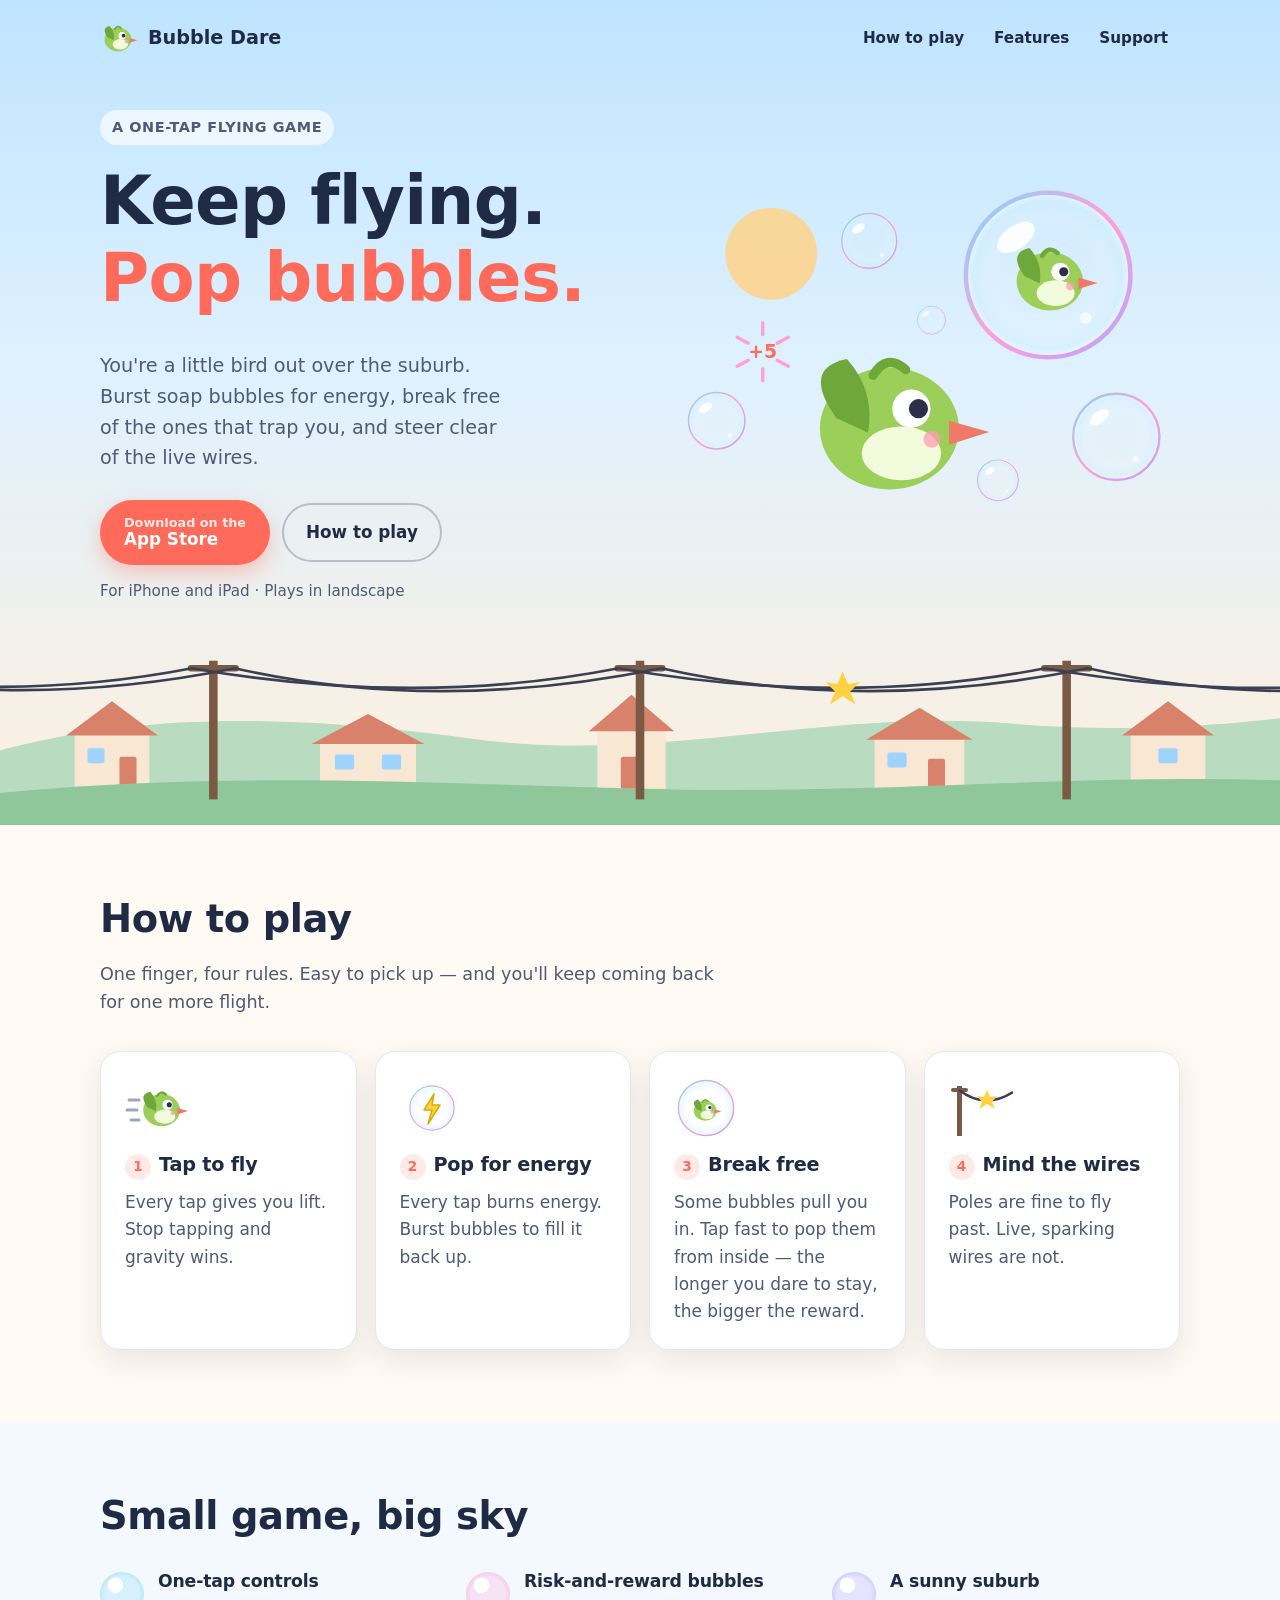
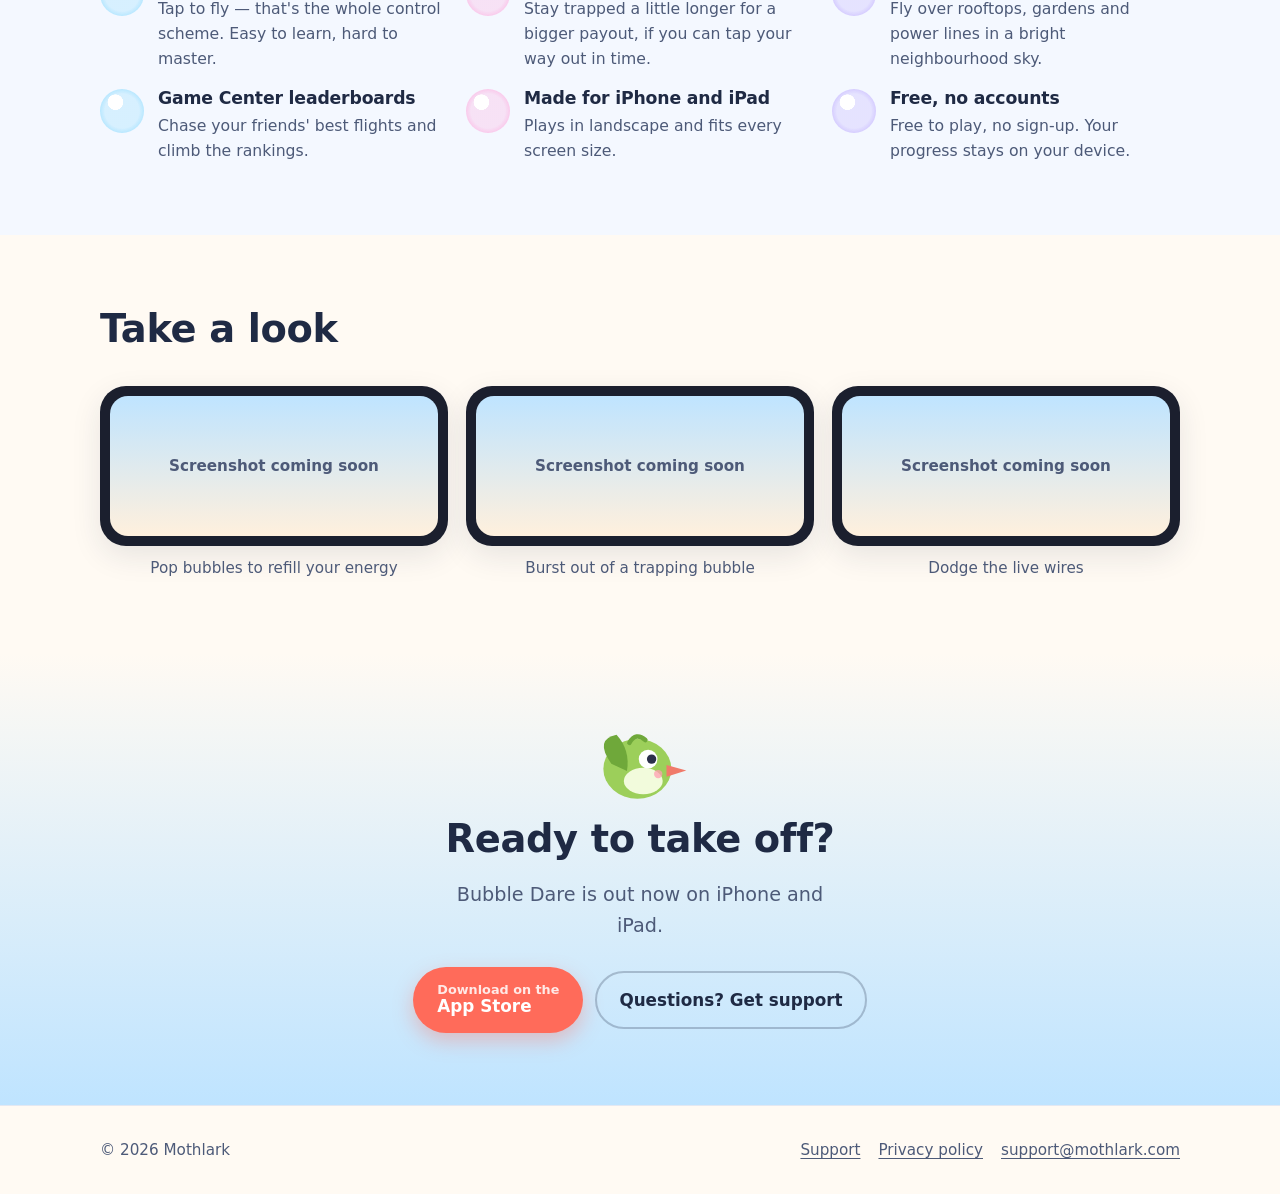
==== commit e85288c7: "Link the homepage to the live App Store listing Bubble Dare 1.0 is out, so both "Coming soon" button" ====
--- a/index.html
+++ b/index.html
@@ -19,9 +19,8 @@
   <meta property="og:image:height" content="630">
   <meta name="twitter:card" content="summary_large_image">
 
-  <!-- LAUNCH: once the app is live, uncomment and put in the numeric App Store ID
-       to show Safari's "Open in App Store" banner on iPhone/iPad. -->
-  <!-- <meta name="apple-itunes-app" content="app-id=0000000000"> -->
+  <!-- Safari's "Open in App Store" banner on iPhone/iPad. -->
+  <meta name="apple-itunes-app" content="app-id=6816718972">
 
   <link rel="icon" href="/assets/img/icon.svg" type="image/svg+xml">
   <link rel="icon" href="/assets/img/favicon-32.png" sizes="32x32" type="image/png">
@@ -37,6 +36,7 @@
     "description": "A one-tap flying game: pop soap bubbles for energy, burst out of trapping bubbles for big rewards, and dodge live wires.",
     "gamePlatform": ["iPhone", "iPad"],
     "operatingSystem": "iOS, iPadOS",
+    "installUrl": "https://apps.apple.com/app/bubble-dare/id6816718972",
     "genre": ["Arcade", "Casual"],
     "publisher": { "@type": "Organization", "name": "Mothlark", "url": "https://mothlark.com/" }
   }
@@ -102,11 +102,10 @@
           <h1 id="hero-title">Keep flying.<br><span class="pop">Pop bubbles.</span></h1>
           <p class="lead">You're a little bird out over the suburb. Burst soap bubbles for energy, break free of the ones that trap you, and steer clear of the live wires.</p>
           <div class="cta-row">
-            <!-- LAUNCH: replace this placeholder with Apple's official
-                 "Download on the App Store" badge (developer.apple.com/app-store/marketing/guidelines)
-                 linking to https://apps.apple.com/app/id0000000000 -->
-            <a class="btn btn-primary" id="appstore" aria-disabled="true" role="link">
-              <span class="stack"><small>Coming soon to the</small>App Store</span>
+            <!-- Optional: swap in Apple's official "Download on the App Store" badge
+                 (developer.apple.com/app-store/marketing/guidelines), saved under assets/img/. -->
+            <a class="btn btn-primary" id="appstore" href="https://apps.apple.com/app/bubble-dare/id6816718972">
+              <span class="stack"><small>Download on the</small>App Store</span>
             </a>
             <a class="btn btn-ghost" href="#how">How to play</a>
           </div>
@@ -266,9 +265,9 @@
       <div class="wrap">
         <svg viewBox="0 0 120 100" width="96" height="80" aria-hidden="true" style="margin:0 auto 12px" class="bird"><use href="#bird"/></svg>
         <h2 id="final-title">Ready to take off?</h2>
-        <p class="lead center">Bubble Dare is landing on iPhone and iPad soon.</p>
+        <p class="lead center">Bubble Dare is out now on iPhone and iPad.</p>
         <div class="cta-row">
-          <a class="btn btn-primary" aria-disabled="true" role="link"><span class="stack"><small>Coming soon to the</small>App Store</span></a>
+          <a class="btn btn-primary" href="https://apps.apple.com/app/bubble-dare/id6816718972"><span class="stack"><small>Download on the</small>App Store</span></a>
           <a class="btn btn-ghost" href="/support/">Questions? Get support</a>
         </div>
       </div>
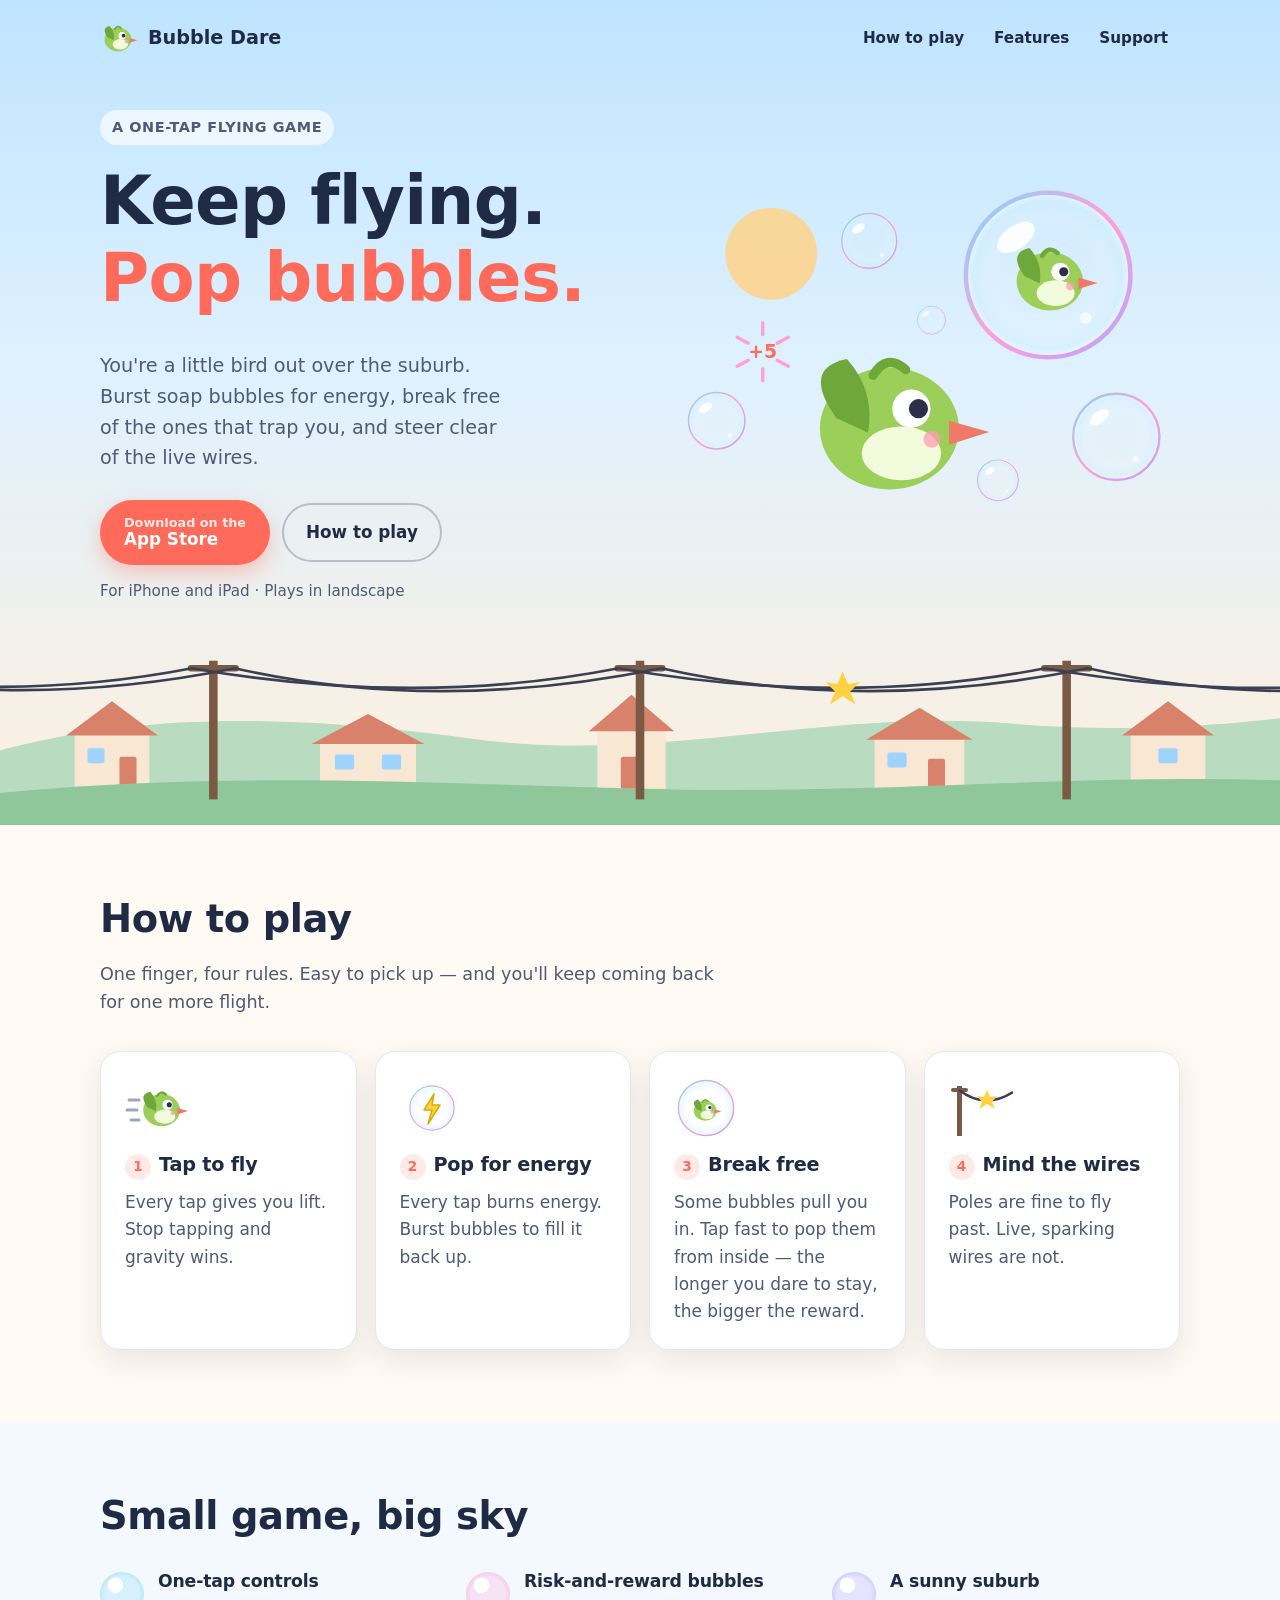
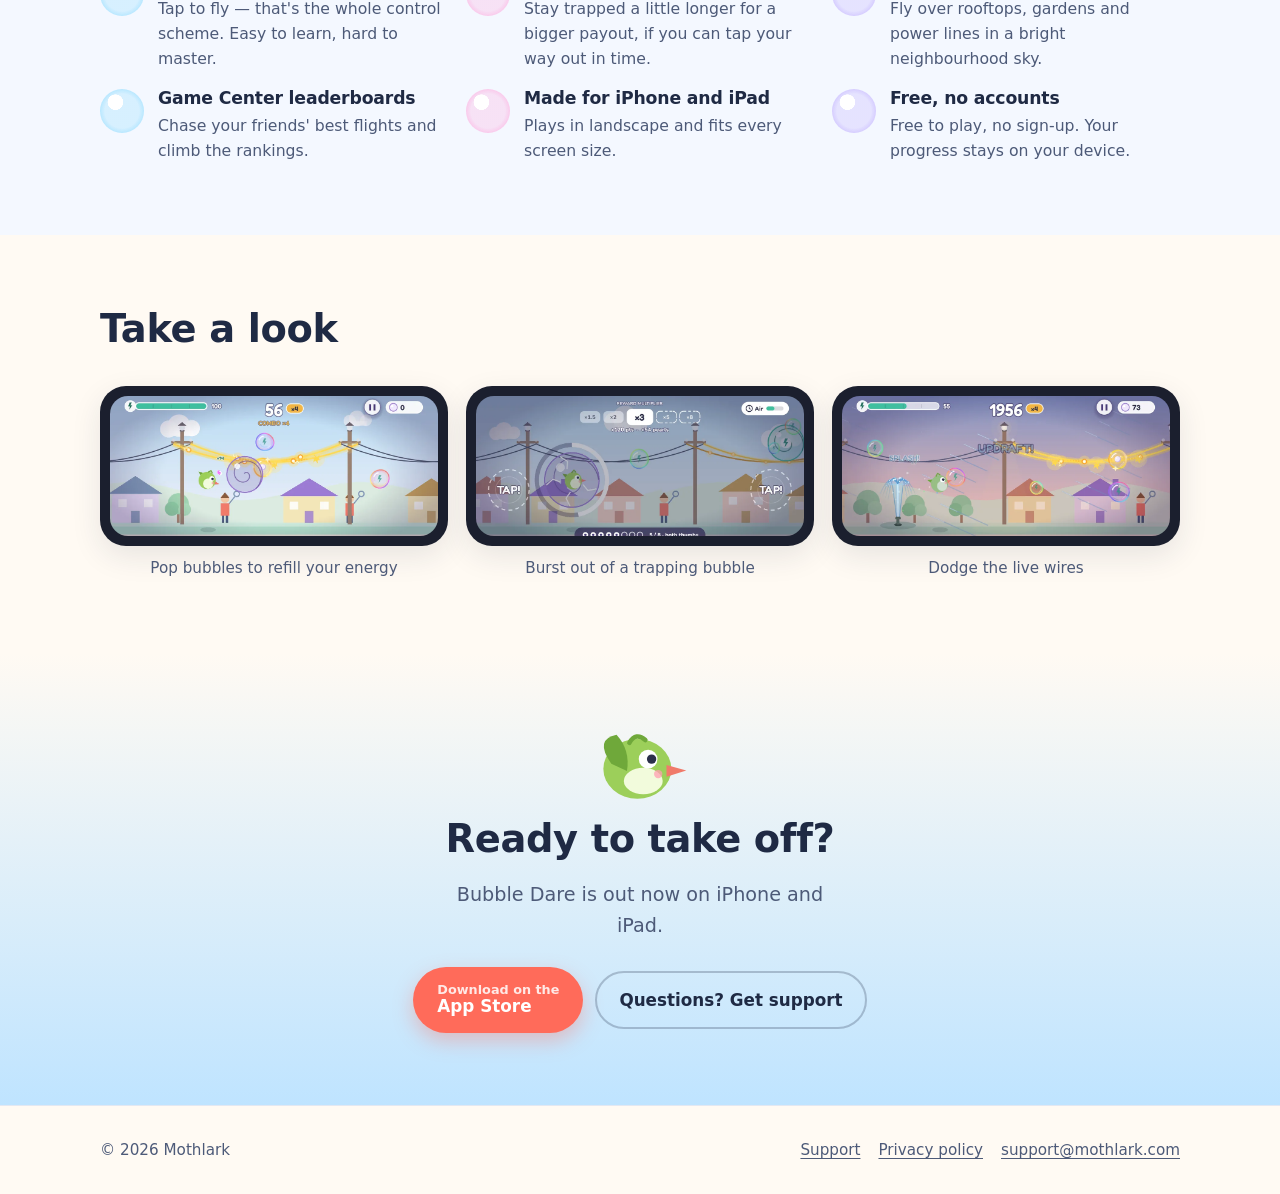
==== commit 62c12785: "Fill the "Take a look" section with real gameplay The three placeholders now show gameplay cropped f" ====
--- a/index.html
+++ b/index.html
@@ -241,19 +241,19 @@
         <div class="section-head">
           <h2 id="screens-title">Take a look</h2>
         </div>
-        <!-- LAUNCH: drop landscape screenshots in /assets/img/ and replace each
-             placeholder span with <img src="/assets/img/shot-1.png" alt="…"> -->
+        <!-- Gameplay cropped from the 6.7-inch App Store screenshots in the game repo
+             (store/screenshots/6.7-inch: 04-lane, 01-trapped, 05-dusk), 1080 px wide. -->
         <div class="shots">
           <figure style="margin:0">
-            <div class="device"><div class="screen"><span>Screenshot coming soon</span></div></div>
+            <div class="device"><div class="screen"><img src="/assets/img/shot-pop.webp" width="1080" height="497" loading="lazy" decoding="async" alt="A green bird flying along a golden trail of popped bubbles over the suburb, with the energy bar full"></div></div>
             <figcaption class="shot-caption">Pop bubbles to refill your energy</figcaption>
           </figure>
           <figure style="margin:0">
-            <div class="device"><div class="screen"><span>Screenshot coming soon</span></div></div>
+            <div class="device"><div class="screen"><img src="/assets/img/shot-trapped.webp" width="1080" height="497" loading="lazy" decoding="async" alt="The bird trapped inside a swirling bubble, with TAP! prompts on both sides and a reward multiplier above"></div></div>
             <figcaption class="shot-caption">Burst out of a trapping bubble</figcaption>
           </figure>
           <figure style="margin:0">
-            <div class="device"><div class="screen"><span>Screenshot coming soon</span></div></div>
+            <div class="device"><div class="screen"><img src="/assets/img/shot-wires.webp" width="1080" height="497" loading="lazy" decoding="async" alt="The bird weaving between power lines and a garden sprinkler at dusk"></div></div>
             <figcaption class="shot-caption">Dodge the live wires</figcaption>
           </figure>
         </div>
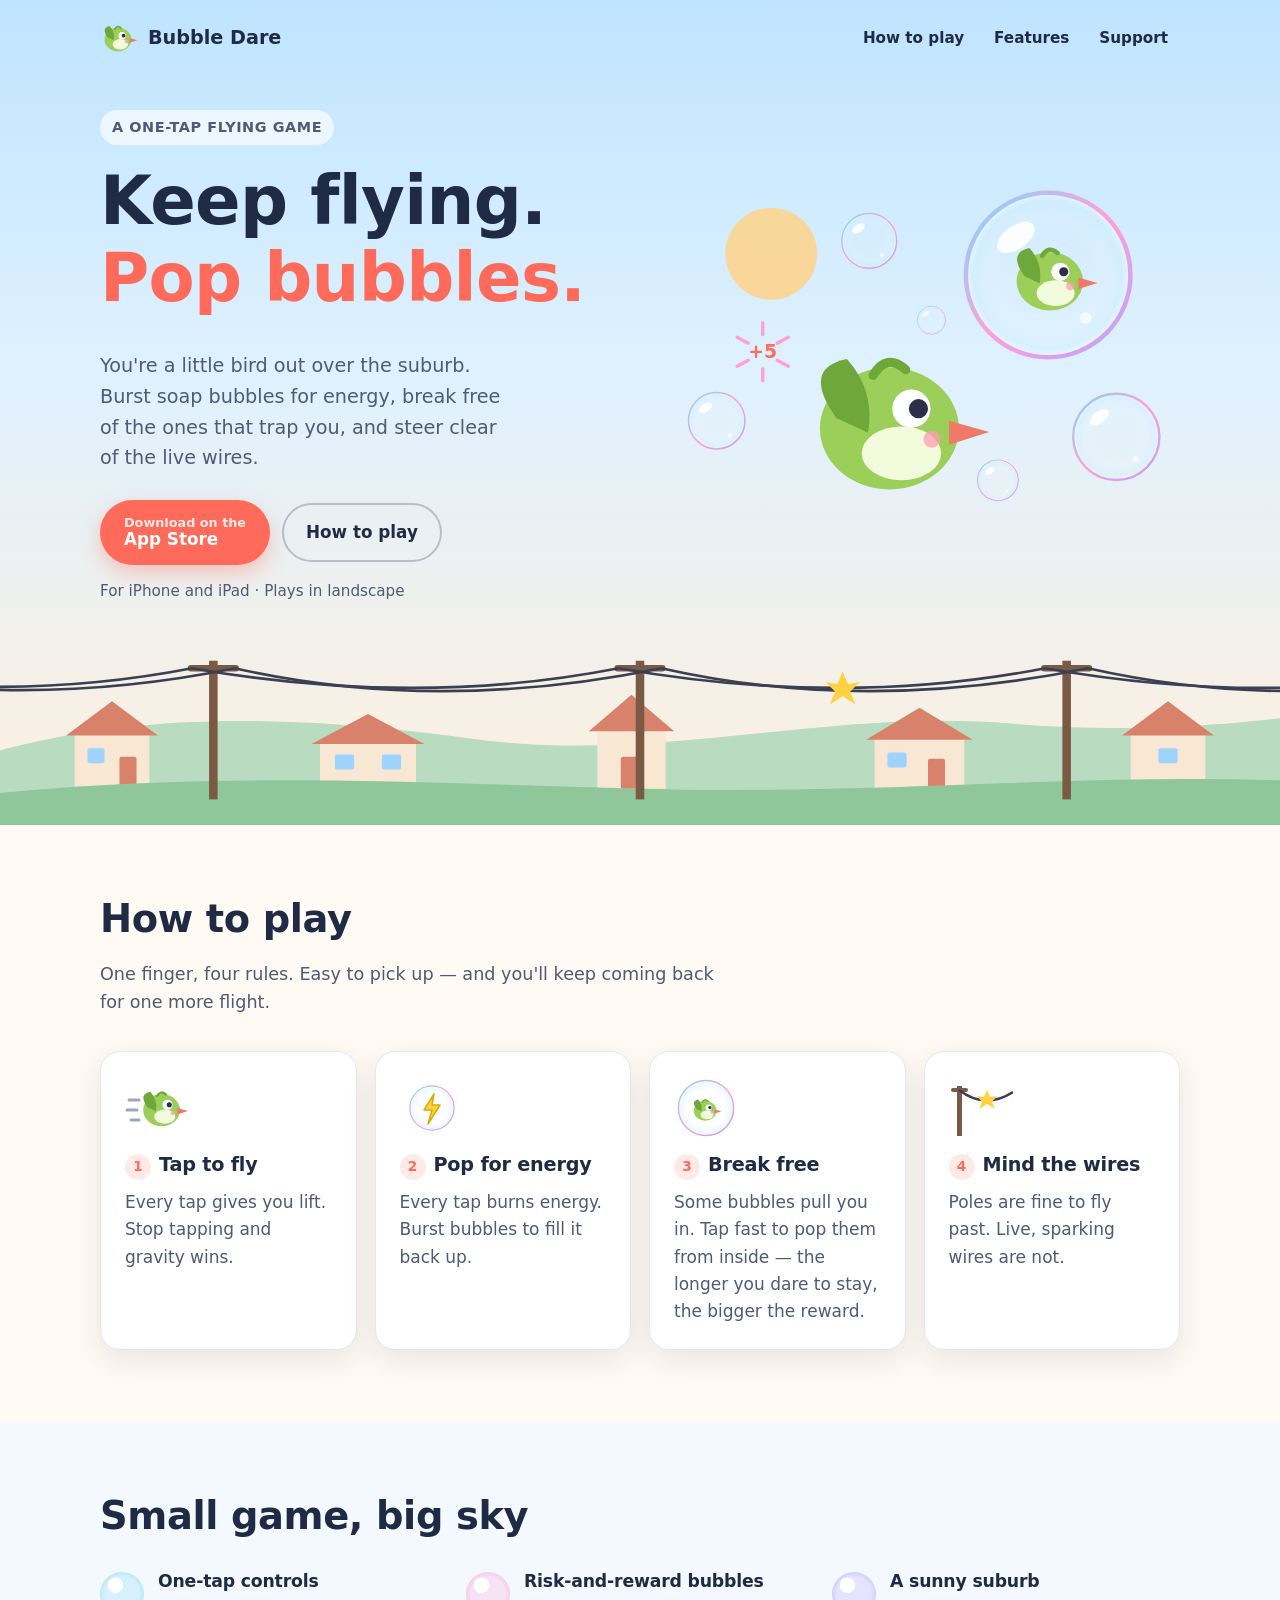
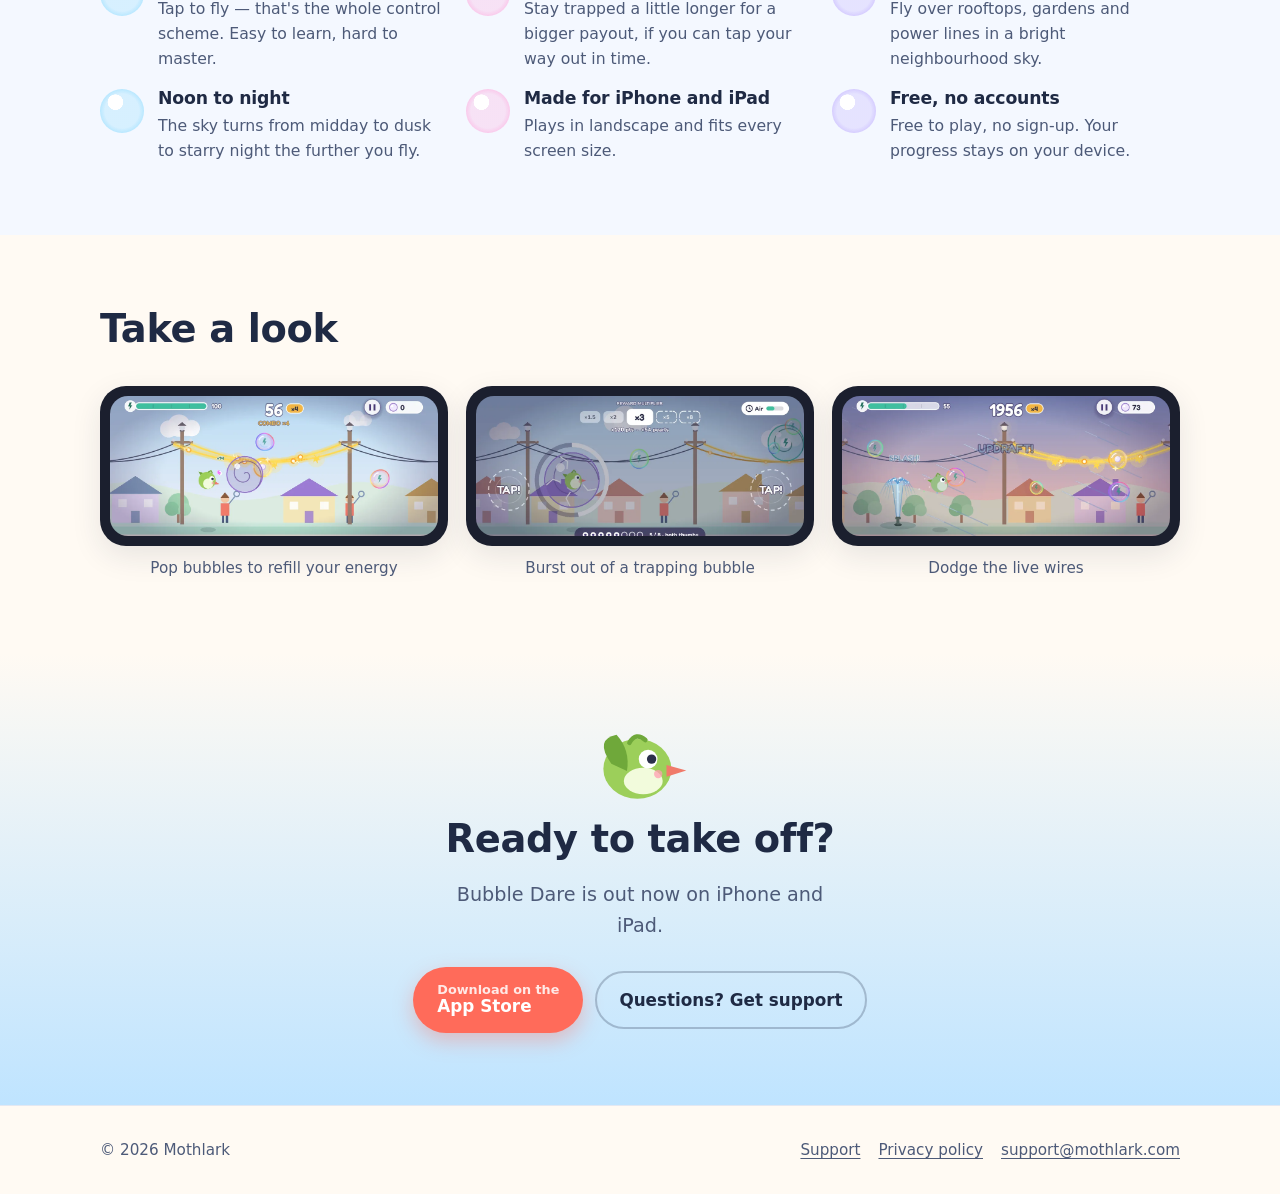
==== commit ce7def44: "Drop Game Center from the homepage and support FAQ 1.0 shipped without leaderboards. The homepage fe" ====
--- a/index.html
+++ b/index.html
@@ -228,7 +228,7 @@
           <div class="feature"><span class="dot" aria-hidden="true"></span><div><h3>One-tap controls</h3><p>Tap to fly — that's the whole control scheme. Easy to learn, hard to master.</p></div></div>
           <div class="feature"><span class="dot" aria-hidden="true"></span><div><h3>Risk-and-reward bubbles</h3><p>Stay trapped a little longer for a bigger payout, if you can tap your way out in time.</p></div></div>
           <div class="feature"><span class="dot" aria-hidden="true"></span><div><h3>A sunny suburb</h3><p>Fly over rooftops, gardens and power lines in a bright neighbourhood sky.</p></div></div>
-          <div class="feature"><span class="dot" aria-hidden="true"></span><div><h3>Game Center leaderboards</h3><p>Chase your friends' best flights and climb the rankings.</p></div></div>
+          <div class="feature"><span class="dot" aria-hidden="true"></span><div><h3>Noon to night</h3><p>The sky turns from midday to dusk to starry night the further you fly.</p></div></div>
           <div class="feature"><span class="dot" aria-hidden="true"></span><div><h3>Made for iPhone and iPad</h3><p>Plays in landscape and fits every screen size.</p></div></div>
           <div class="feature"><span class="dot" aria-hidden="true"></span><div><h3>Free, no accounts</h3><p>Free to play, no sign-up. Your progress stays on your device.</p></div></div>
         </div>
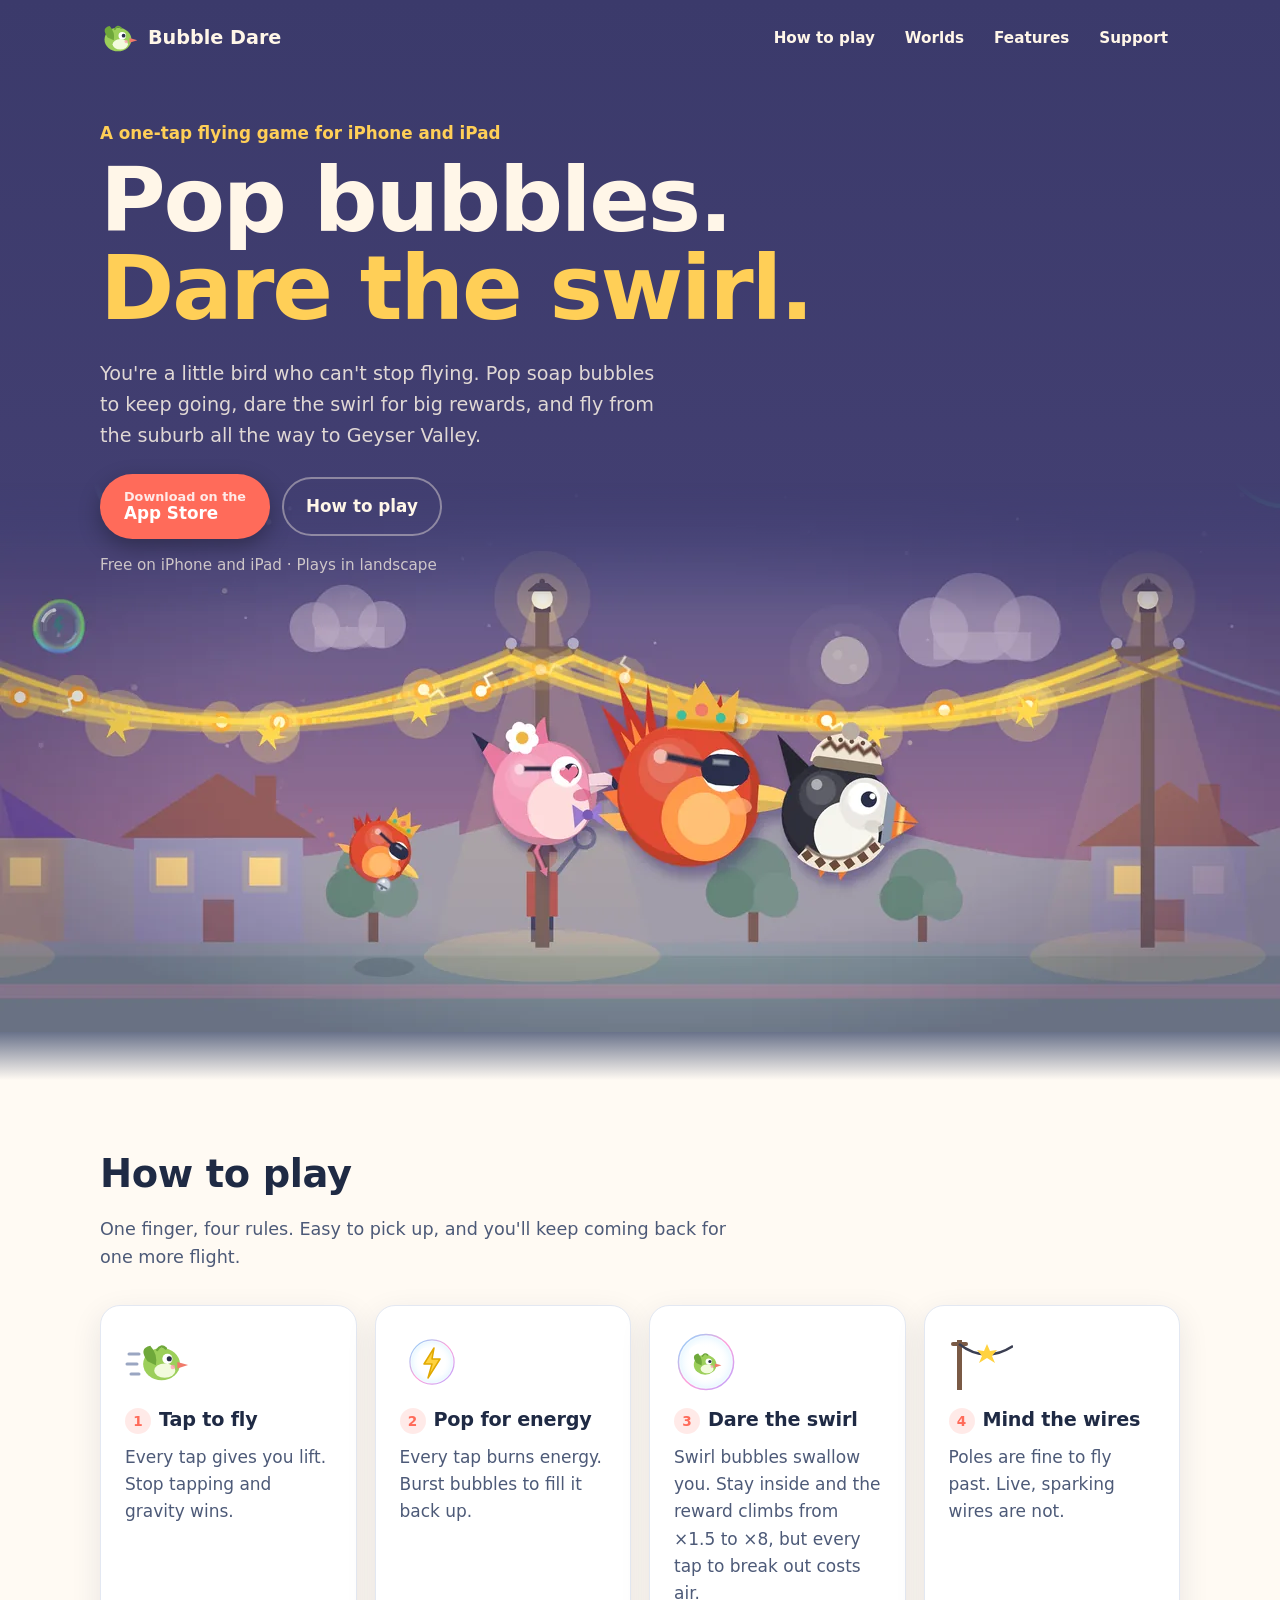
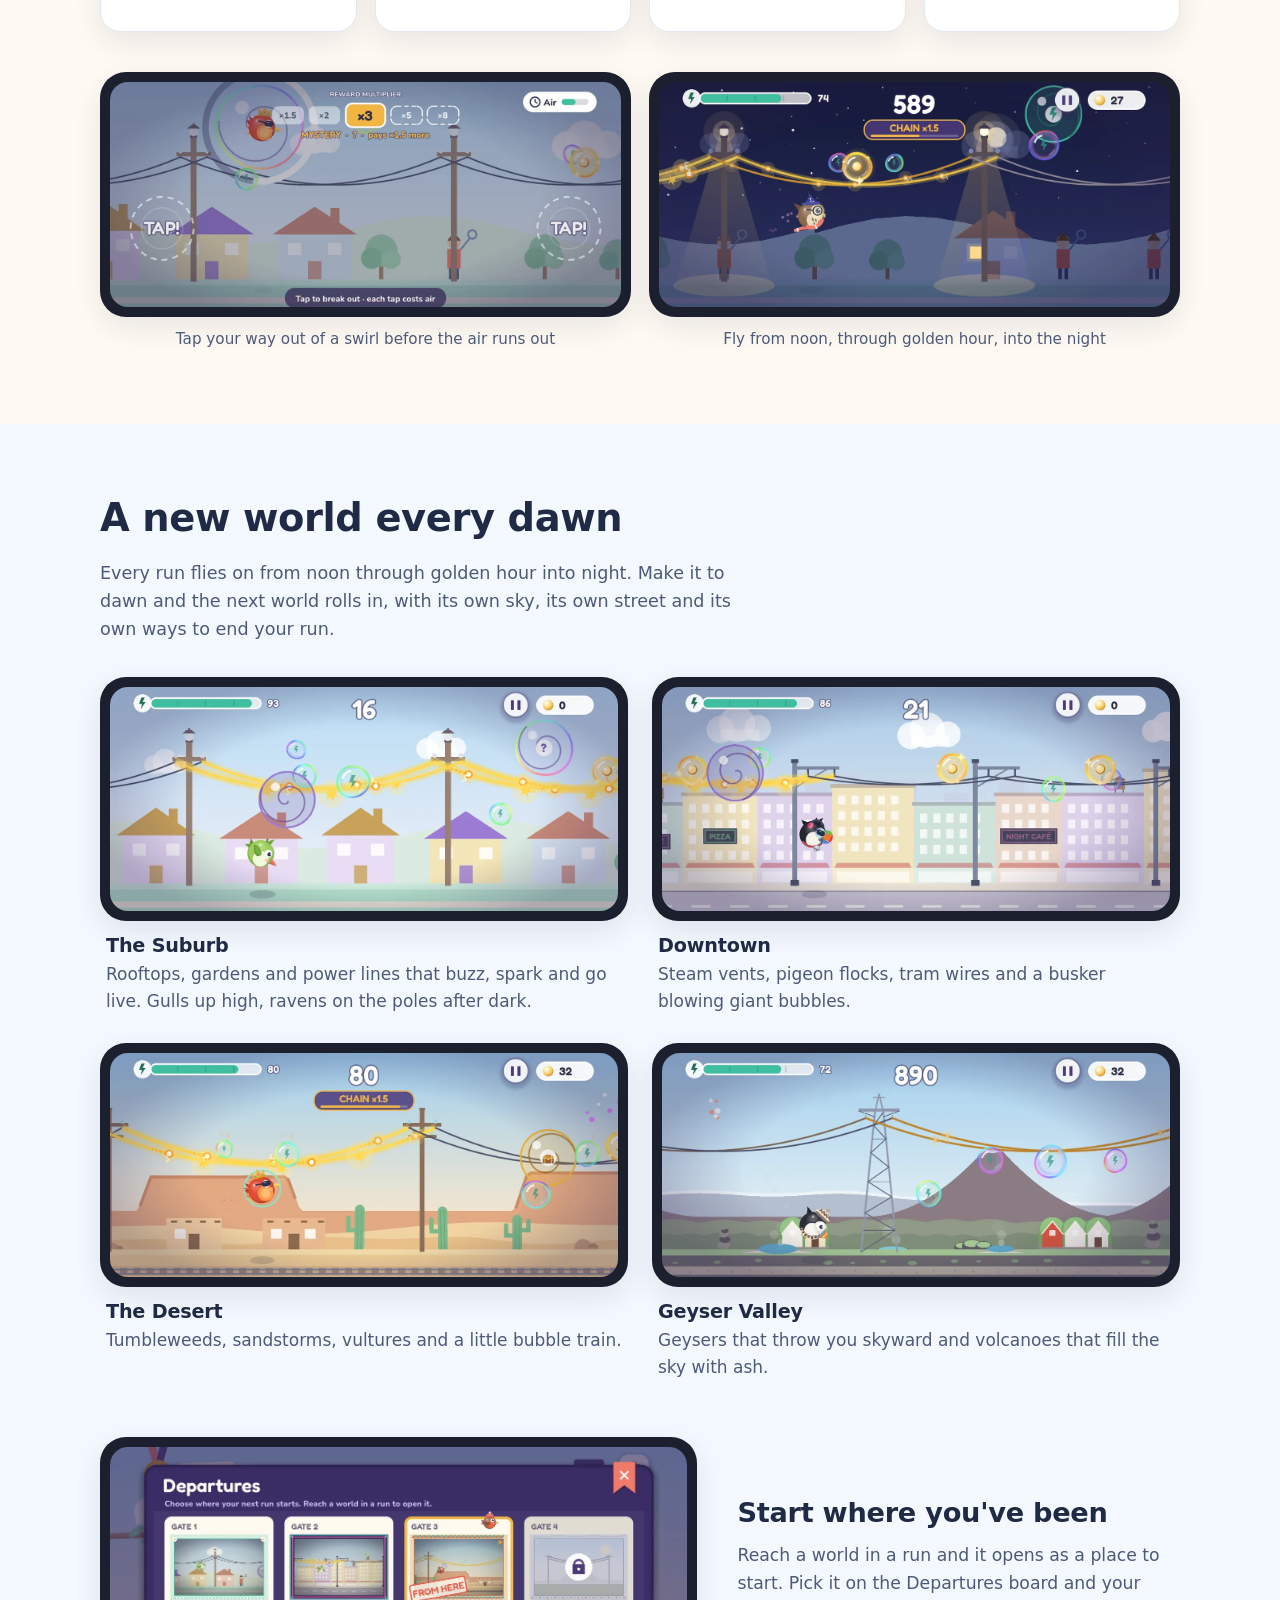
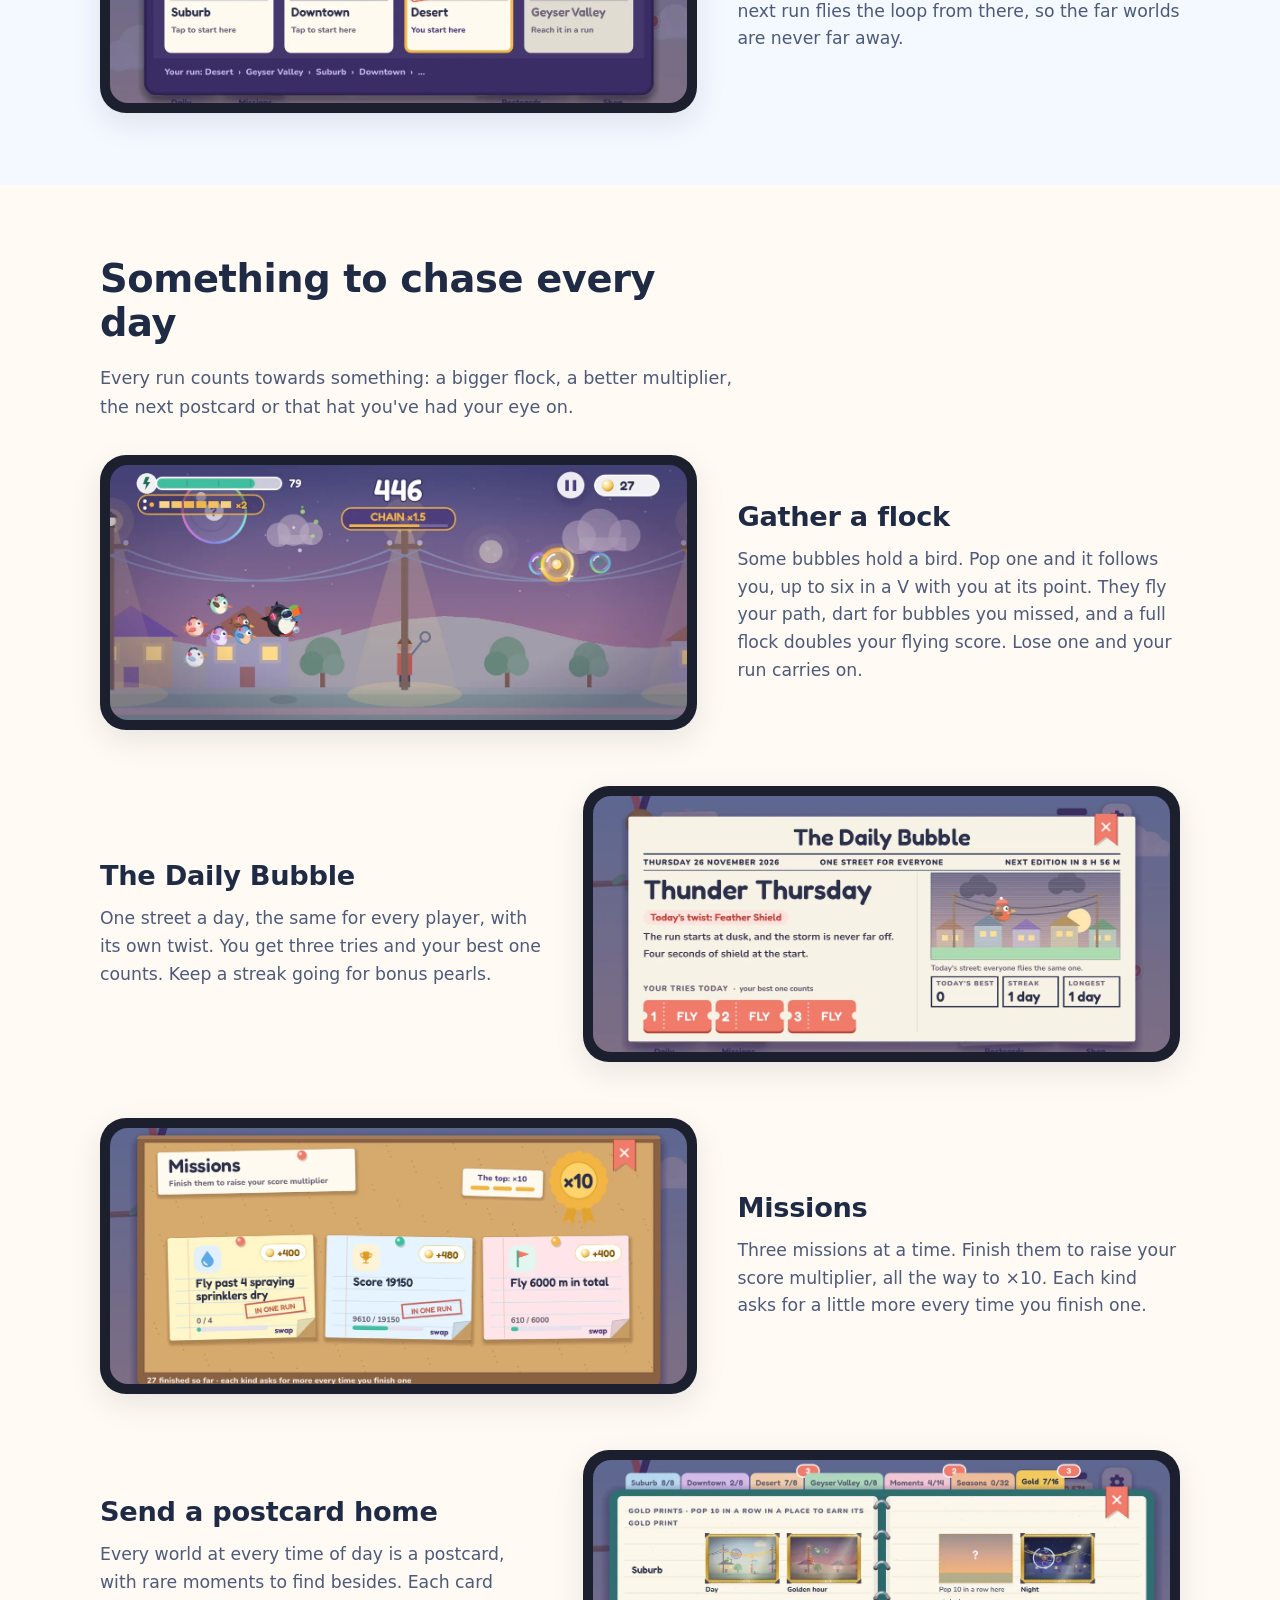
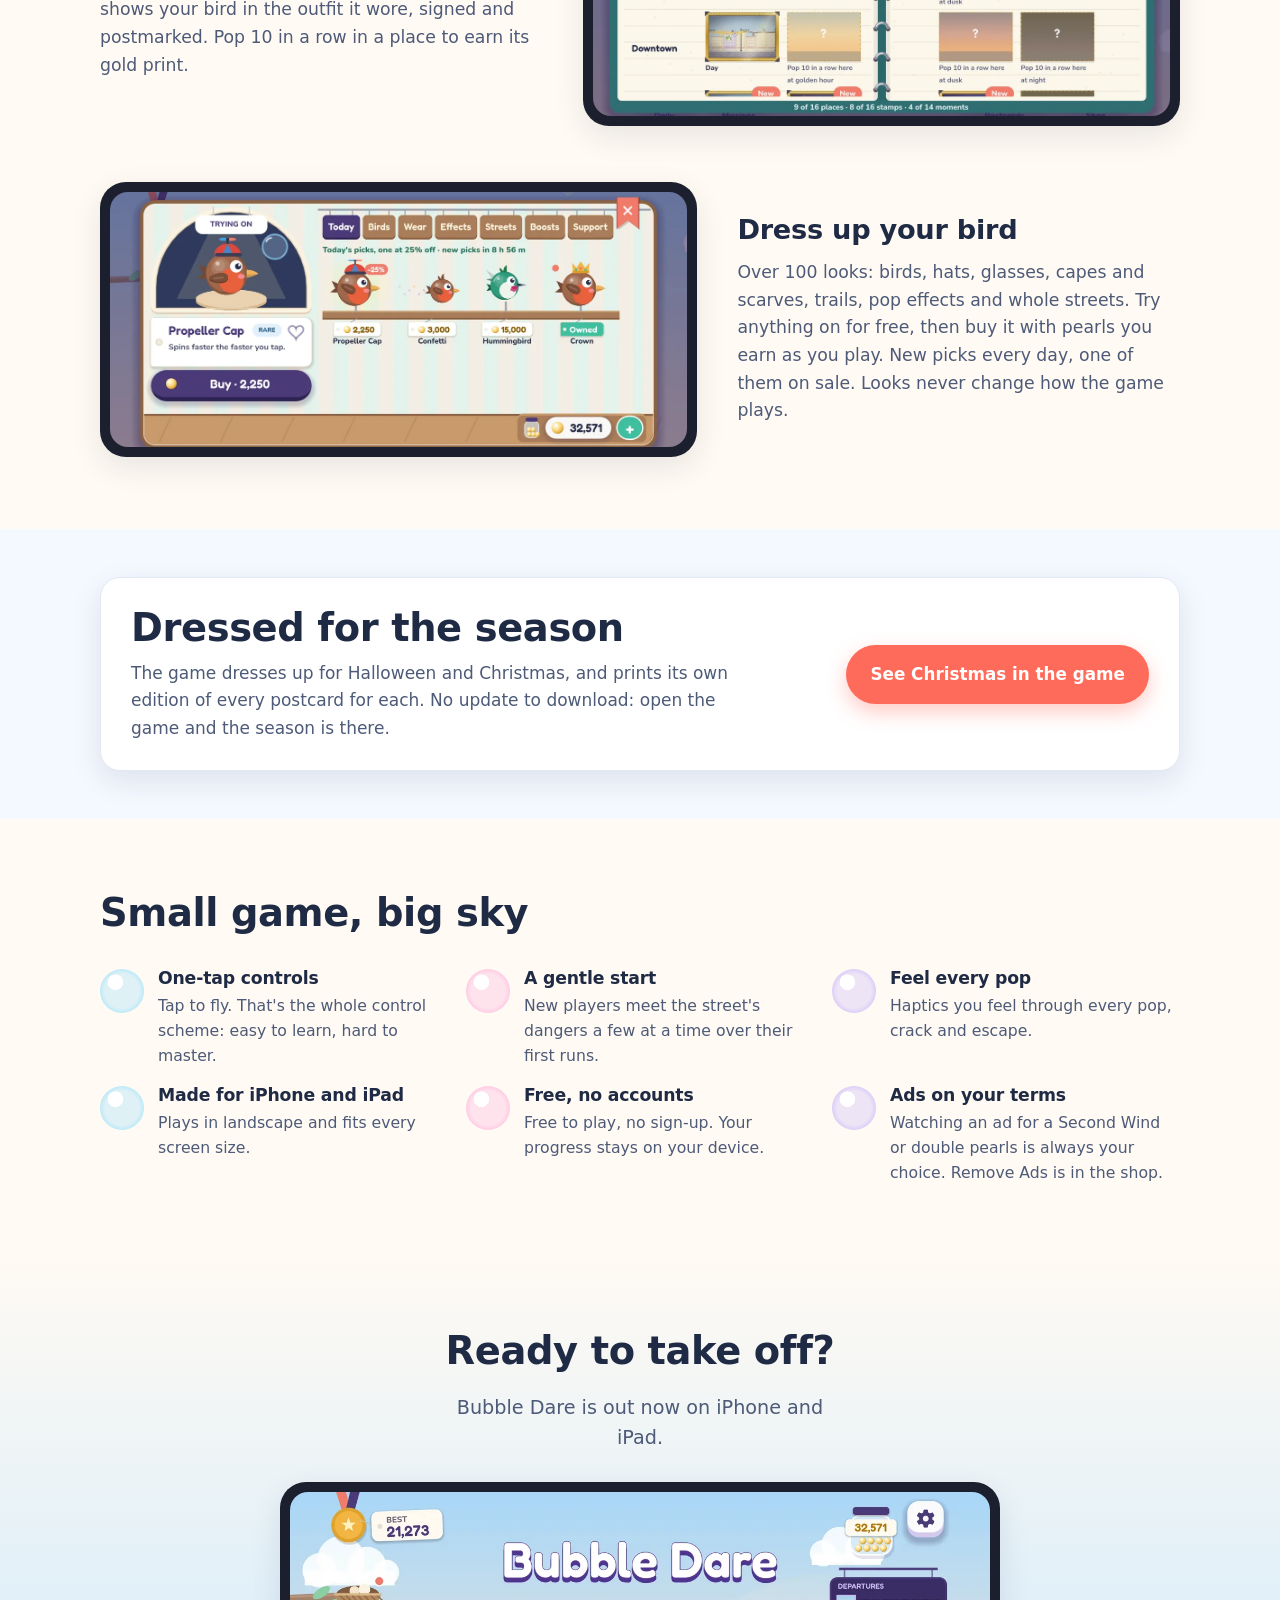
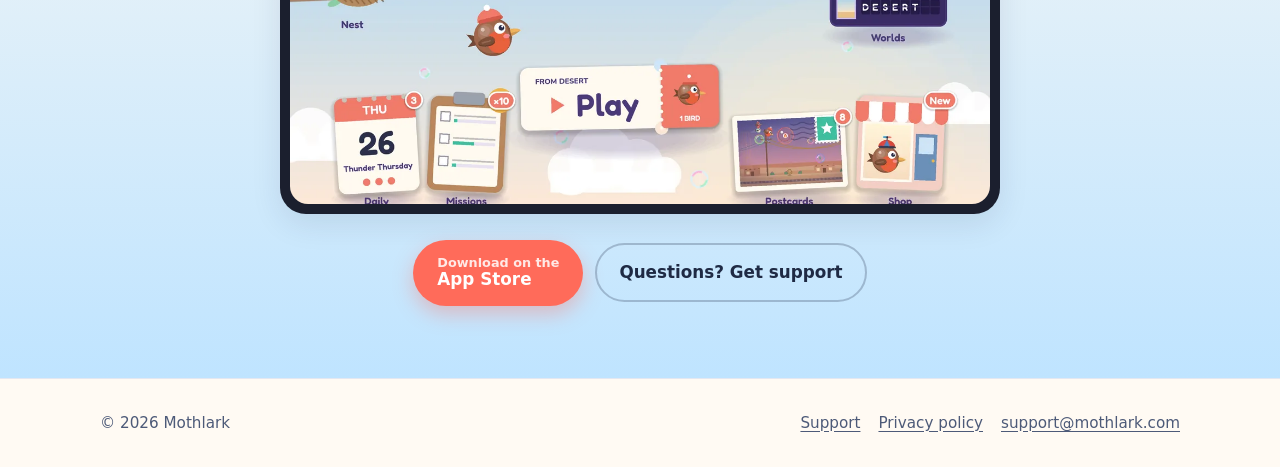
==== commit 41f5626a: "Update the home page for 1.3: four worlds, Departures, flock, daily, missions, postcards, shop The h" ====
--- a/index.html
+++ b/index.html
@@ -4,15 +4,15 @@
   <meta charset="utf-8">
   <meta name="viewport" content="width=device-width, initial-scale=1, viewport-fit=cover">
   <title>Bubble Dare — pop bubbles, dare the swirl</title>
-  <meta name="description" content="Bubble Dare is a one-tap flying game for iPhone and iPad. Pop soap bubbles for energy, burst out of trapping bubbles for big rewards, and dodge live wires.">
+  <meta name="description" content="Bubble Dare is a one-tap flying game for iPhone and iPad. Pop soap bubbles to keep flying, dare the swirl for big rewards, fly through four worlds, gather a flock and send a postcard home from every one.">
   <link rel="canonical" href="https://bubbledare.mothlark.com/">
-  <meta name="theme-color" content="#bfe4ff" media="(prefers-color-scheme: light)">
-  <meta name="theme-color" content="#0e1834" media="(prefers-color-scheme: dark)">
+  <meta name="theme-color" content="#434276" media="(prefers-color-scheme: light)">
+  <meta name="theme-color" content="#434276" media="(prefers-color-scheme: dark)">
 
   <meta property="og:type" content="website">
   <meta property="og:site_name" content="Bubble Dare">
   <meta property="og:title" content="Bubble Dare — pop bubbles, dare the swirl">
-  <meta property="og:description" content="A one-tap flying game for iPhone and iPad. Pop bubbles, break free, dodge the wires.">
+  <meta property="og:description" content="A one-tap flying game for iPhone and iPad. Pop bubbles, dare the swirl, and fly from the suburb to Geyser Valley.">
   <meta property="og:url" content="https://bubbledare.mothlark.com/">
   <meta property="og:image" content="https://bubbledare.mothlark.com/assets/img/og-image.png">
   <meta property="og:image:width" content="1200">
@@ -26,6 +26,7 @@
   <link rel="icon" href="/assets/img/favicon-32.png" sizes="32x32" type="image/png">
   <link rel="apple-touch-icon" href="/assets/img/apple-touch-icon.png">
   <link rel="stylesheet" href="/assets/css/site.css">
+  <link rel="stylesheet" href="/assets/css/home.css">
 
   <script type="application/ld+json">
   {
@@ -33,7 +34,7 @@
     "@type": "VideoGame",
     "name": "Bubble Dare",
     "url": "https://bubbledare.mothlark.com/",
-    "description": "A one-tap flying game: pop soap bubbles for energy, burst out of trapping bubbles for big rewards, and dodge live wires.",
+    "description": "A one-tap flying game: pop soap bubbles to keep flying, dare the swirl for big rewards, and fly through the suburb, Downtown, the Desert and Geyser Valley.",
     "gamePlatform": ["iPhone", "iPad"],
     "operatingSystem": "iOS, iPadOS",
     "installUrl": "https://apps.apple.com/app/bubble-dare/id6816718972",
@@ -42,7 +43,7 @@
   }
   </script>
 </head>
-<body>
+<body class="home">
   <a class="skip" href="#main">Skip to content</a>
 
   <!-- Shared SVG sprite: bird and bubble art used across the page -->
@@ -87,90 +88,37 @@
       </a>
       <nav class="nav" aria-label="Main">
         <a href="#how" class="hide-sm">How to play</a>
-        <a href="#features" class="hide-sm">Features</a>
+        <a href="#worlds" class="hide-sm">Worlds</a>
+        <a href="#more">Features</a>
         <a href="/support/">Support</a>
       </nav>
     </div>
   </header>
 
   <main id="main">
-    <!-- ================= HERO ================= -->
-    <section class="hero" aria-labelledby="hero-title" style="padding-bottom:0">
-      <div class="wrap hero-grid">
-        <div>
-          <span class="eyebrow">A one-tap flying game</span>
-          <h1 id="hero-title">Keep flying.<br><span class="pop">Pop bubbles.</span></h1>
-          <p class="lead">You're a little bird out over the suburb. Burst soap bubbles for energy, break free of the ones that trap you, and steer clear of the live wires.</p>
-          <div class="cta-row">
-            <!-- Optional: swap in Apple's official "Download on the App Store" badge
-                 (developer.apple.com/app-store/marketing/guidelines), saved under assets/img/. -->
-            <a class="btn btn-primary" id="appstore" href="https://apps.apple.com/app/bubble-dare/id6816718972">
-              <span class="stack"><small>Download on the</small>App Store</span>
-            </a>
-            <a class="btn btn-ghost" href="#how">How to play</a>
-          </div>
-          <p class="platforms">For iPhone and iPad · Plays in landscape</p>
-        </div>
-
-        <div class="hero-art">
-          <svg class="scene" viewBox="0 0 600 440" role="img" aria-label="A small green bird flying among floating soap bubbles in a morning sky">
-            <circle cx="120" cy="90" r="54" style="fill:var(--sun)" opacity="0.85"/>
-            <g class="float d1"><use href="#bubble" x="340" y="10" width="210" height="210"/></g>
-            <g class="float d1">
-              <svg x="395" y="72" width="110" height="92" viewBox="0 0 120 100"><use href="#bird"/></svg>
-            </g>
-            <g class="float d2"><use href="#bubble" x="200" y="40" width="70" height="70"/></g>
-            <g class="float d3"><use href="#bubble" x="470" y="250" width="110" height="110"/></g>
-            <g class="float"><use href="#bubble" x="20" y="250" width="72" height="72"/></g>
-            <g class="float d2"><use href="#bubble" x="360" y="330" width="52" height="52"/></g>
-            <g class="float d3"><use href="#bubble" x="290" y="150" width="36" height="36"/></g>
-            <!-- pop burst -->
-            <g transform="translate(110 205)" stroke="#ff9fd9" stroke-width="4" stroke-linecap="round">
-              <line x1="0" y1="-34" x2="0" y2="-20"/>
-              <line x1="30" y1="-17" x2="17" y2="-10"/>
-              <line x1="30" y1="17" x2="17" y2="10"/>
-              <line x1="0" y1="34" x2="0" y2="20"/>
-              <line x1="-30" y1="17" x2="-17" y2="10"/>
-              <line x1="-30" y1="-17" x2="-17" y2="-10"/>
-            </g>
-            <text x="110" y="212" text-anchor="middle" font-family="ui-rounded, system-ui, sans-serif" font-weight="800" font-size="22" style="fill:var(--accent)">+5</text>
-            <!-- main bird -->
-            <g class="bird">
-              <svg x="150" y="190" width="230" height="192" viewBox="0 0 120 100"><use href="#bird"/></svg>
-            </g>
-          </svg>
-        </div>
-      </div>
-
-      <!-- Suburban skyline with poles and wires -->
-      <svg class="ground" viewBox="0 0 1200 190" preserveAspectRatio="xMidYMax slice" aria-hidden="true" style="width:100%;height:190px">
-        <path d="M0 120 C150 80 300 90 450 110 C620 132 780 80 950 95 C1060 104 1140 96 1200 90 L1200 190 L0 190 Z" style="fill:var(--hill-far)"/>
-        <g>
-          <g transform="translate(70 104)"><rect width="70" height="50" style="fill:var(--house)"/><path d="M-8 2 L35 -30 L78 2 Z" style="fill:var(--roof)"/><rect x="12" y="14" width="16" height="14" rx="2" fill="#9fd3ff"/><rect x="42" y="22" width="16" height="28" rx="2" style="fill:var(--roof)"/></g>
-          <g transform="translate(300 112)"><rect width="90" height="44" style="fill:var(--house)"/><path d="M-8 2 L45 -26 L98 2 Z" style="fill:var(--roof)"/><rect x="14" y="12" width="18" height="14" rx="2" fill="#9fd3ff"/><rect x="58" y="12" width="18" height="14" rx="2" fill="#9fd3ff"/></g>
-          <g transform="translate(560 100)"><rect width="64" height="56" style="fill:var(--house)"/><path d="M-8 2 L32 -32 L72 2 Z" style="fill:var(--roof)"/><rect x="22" y="26" width="18" height="30" rx="2" style="fill:var(--roof)"/></g>
-          <g transform="translate(820 108)"><rect width="84" height="48" style="fill:var(--house)"/><path d="M-8 2 L42 -28 L92 2 Z" style="fill:var(--roof)"/><rect x="12" y="14" width="18" height="14" rx="2" fill="#9fd3ff"/><rect x="50" y="20" width="16" height="28" rx="2" style="fill:var(--roof)"/></g>
-          <g transform="translate(1060 104)"><rect width="70" height="52" style="fill:var(--house)"/><path d="M-8 2 L35 -30 L78 2 Z" style="fill:var(--roof)"/><rect x="26" y="14" width="18" height="14" rx="2" fill="#9fd3ff"/></g>
-        </g>
-        <path d="M0 160 C200 140 380 150 600 156 C820 162 1000 142 1200 148 L1200 190 L0 190 Z" style="fill:var(--hill-near)"/>
-        <!-- poles -->
-        <g style="fill:var(--pole)">
-          <rect x="196" y="36" width="8" height="130"/><rect x="176" y="40" width="48" height="6" rx="3"/>
-          <rect x="596" y="36" width="8" height="130"/><rect x="576" y="40" width="48" height="6" rx="3"/>
-          <rect x="996" y="36" width="8" height="130"/><rect x="976" y="40" width="48" height="6" rx="3"/>
-        </g>
-        <!-- wires -->
-        <g fill="none" stroke-width="2.5" style="stroke:var(--wire)">
-          <path d="M-200 43 Q0 78 180 43"/><path d="M-180 43 Q20 84 220 43"/>
-          <path d="M180 43 Q390 80 580 43"/><path d="M220 43 Q410 86 620 43"/>
-          <path d="M580 43 Q790 80 980 43"/><path d="M620 43 Q810 86 1020 43"/>
-          <path d="M980 43 Q1190 80 1380 43"/><path d="M1020 43 Q1210 86 1420 43"/>
-        </g>
-        <!-- live wire spark -->
-        <g class="spark" transform="translate(790 62)">
-          <path d="M0 -16 L5 -4 L16 -6 L7 3 L12 15 L0 7 L-12 15 L-7 3 L-16 -6 L-5 -4 Z" style="fill:var(--spark)"/>
-        </g>
-      </svg>
+    <!-- ================= HERO: the street at golden hour, from the game ================= -->
+    <section class="hm-hero" aria-labelledby="hero-title">
+      <div class="wrap hm-hero-text">
+        <p class="hm-kicker">A one-tap flying game for iPhone and iPad</p>
+        <h1 id="hero-title">Pop bubbles.<br><span class="pop">Dare the swirl.</span></h1>
+        <p class="hm-lead">You're a little bird who can't stop flying. Pop soap bubbles to keep going, dare the swirl for big rewards, and fly from the suburb all the way to Geyser Valley.</p>
+        <div class="cta-row">
+          <!-- Optional: swap in Apple's official "Download on the App Store" badge
+               (developer.apple.com/app-store/marketing/guidelines), saved under assets/img/. -->
+          <a class="btn btn-primary" id="appstore" href="https://apps.apple.com/app/bubble-dare/id6816718972">
+            <span class="stack"><small>Download on the</small>App Store</span>
+          </a>
+          <a class="btn hm-btn-ghost" href="#how">How to play</a>
+        </div>
+        <p class="hm-platforms">Free on iPhone and iPad · Plays in landscape</p>
+      </div>
+      <!-- Rendered by the game itself (tools/creative_shots.gd in the game repo): the street at
+           golden hour with three birds dressed up, the same art as the App Store page's header
+           (store/creative-assets/header-1.2-3840x1646.png). -->
+      <picture class="hm-street">
+        <source type="image/webp" srcset="/assets/img/home/hero-1280.webp 1280w, /assets/img/home/hero-2400.webp 2400w" sizes="100vw">
+        <img src="/assets/img/home/hero-2400.webp" width="2400" height="1029" alt="Three dressed-up birds flying over the suburb at golden hour: a pink bird with a flower, a red bird in a crown and sunglasses, and a puffin in a woolly hat, under a wire lit with gold bubbles">
+      </picture>
     </section>
 
     <!-- ================= HOW TO PLAY ================= -->
@@ -178,7 +126,7 @@
       <div class="wrap">
         <div class="section-head">
           <h2 id="how-title">How to play</h2>
-          <p>One finger, four rules. Easy to pick up — and you'll keep coming back for one more flight.</p>
+          <p>One finger, four rules. Easy to pick up, and you'll keep coming back for one more flight.</p>
         </div>
         <div class="steps">
           <article class="card step">
@@ -202,8 +150,8 @@
               <use href="#bubble" x="2" y="2" width="60" height="60"/>
               <svg x="16" y="20" width="32" height="27" viewBox="0 0 120 100"><use href="#bird"/></svg>
             </svg>
-            <h3>Break free</h3>
-            <p>Some bubbles pull you in. Tap fast to pop them from inside — the longer you dare to stay, the bigger the reward.</p>
+            <h3>Dare the swirl</h3>
+            <p>Swirl bubbles swallow you. Stay inside and the reward climbs from ×1.5 to ×8, but every tap to break out costs air.</p>
           </article>
           <article class="card step">
             <svg class="icon" viewBox="0 0 64 64" aria-hidden="true">
@@ -215,47 +163,136 @@
             <p>Poles are fine to fly past. Live, sparking wires are not.</p>
           </article>
         </div>
+
+        <div class="shots two">
+          <figure>
+            <div class="device"><div class="screen"><img src="/assets/img/home/play-trapped.webp" width="1280" height="591" loading="lazy" decoding="async" alt="A red bird in a crown and sunglasses trapped inside a swirl bubble over the suburb, with the reward multiplier at ×3 and TAP! prompts on both sides"></div></div>
+            <figcaption class="shot-caption">Tap your way out of a swirl before the air runs out</figcaption>
+          </figure>
+          <figure>
+            <div class="device"><div class="screen"><img src="/assets/img/home/play-night.webp" width="1280" height="591" loading="lazy" decoding="async" alt="An owl in a wizard hat flying at night under street lamps, past a glowing gold bubble and a sparking live wire"></div></div>
+            <figcaption class="shot-caption">Fly from noon, through golden hour, into the night</figcaption>
+          </figure>
+        </div>
+      </div>
+    </section>
+
+    <!-- ================= WORLDS ================= -->
+    <!-- Gameplay rendered from the live build with tools/shots.gd in the game repo
+         (SHOT=lane; SHOT=play with SHOT_FROM=downtown, desert; SHOT=geysers), 1280 px wide. -->
+    <section id="worlds" class="band" aria-labelledby="worlds-title">
+      <div class="wrap">
+        <div class="section-head">
+          <h2 id="worlds-title">A new world every dawn</h2>
+          <p>Every run flies on from noon through golden hour into night. Make it to dawn and the next world rolls in, with its own sky, its own street and its own ways to end your run.</p>
+        </div>
+        <div class="hm-worlds">
+          <figure class="hm-world">
+            <div class="device"><div class="screen"><img src="/assets/img/home/play-suburb.webp" width="1280" height="591" loading="lazy" decoding="async" alt="The green bird flying low over pastel suburban houses, under a power line lit with a trail of gold"></div></div>
+            <figcaption><h3>The Suburb</h3><p>Rooftops, gardens and power lines that buzz, spark and go live. Gulls up high, ravens on the poles after dark.</p></figcaption>
+          </figure>
+          <figure class="hm-world">
+            <div class="device"><div class="screen"><img src="/assets/img/home/play-downtown.webp" width="1280" height="591" loading="lazy" decoding="async" alt="A toucan in headphones and sunglasses flying past downtown buildings with a pizza place and a night café, under tram wires"></div></div>
+            <figcaption><h3>Downtown</h3><p>Steam vents, pigeon flocks, tram wires and a busker blowing giant bubbles.</p></figcaption>
+          </figure>
+          <figure class="hm-world">
+            <div class="device"><div class="screen"><img src="/assets/img/home/play-desert.webp" width="1280" height="591" loading="lazy" decoding="async" alt="A red bird in a crown flying over the desert, past adobe houses, cacti and red mesas"></div></div>
+            <figcaption><h3>The Desert</h3><p>Tumbleweeds, sandstorms, vultures and a little bubble train.</p></figcaption>
+          </figure>
+          <figure class="hm-world">
+            <div class="device"><div class="screen"><img src="/assets/img/home/play-geysers.webp" width="1280" height="591" loading="lazy" decoding="async" alt="A puffin in a woolly hat flying over Geyser Valley, past turf houses, hot pools, a pylon and a volcano"></div></div>
+            <figcaption><h3>Geyser Valley</h3><p>Geysers that throw you skyward and volcanoes that fill the sky with ash.</p></figcaption>
+          </figure>
+        </div>
+
+        <div class="hm-row">
+          <div class="device"><div class="screen"><img src="/assets/img/home/ui-departures.webp" width="1280" height="589" loading="lazy" decoding="async" alt="The Departures board: four gates for the Suburb, Downtown, the Desert and Geyser Valley. The Desert is chosen as the start, and Geyser Valley is still locked"></div></div>
+          <div class="hm-copy">
+            <h3>Start where you've been</h3>
+            <p>Reach a world in a run and it opens as a place to start. Pick it on the Departures board and your next run flies the loop from there, so the far worlds are never far away.</p>
+          </div>
+        </div>
       </div>
     </section>
 
     <!-- ================= FEATURES ================= -->
-    <section id="features" class="band" aria-labelledby="features-title">
+    <!-- The flock is rendered with tools/shots.gd (SHOT=dusk SHOT_FLOCK=6); the other
+         pictures are screen captures from an iPhone, version 1.3, 1280 px wide. -->
+    <section id="features" aria-labelledby="features-title">
       <div class="wrap">
         <div class="section-head">
-          <h2 id="features-title">Small game, big sky</h2>
+          <h2 id="features-title">Something to chase every day</h2>
+          <p>Every run counts towards something: a bigger flock, a better multiplier, the next postcard or that hat you've had your eye on.</p>
+        </div>
+
+        <div class="hm-row">
+          <div class="device"><div class="screen"><img src="/assets/img/home/play-flock.webp" width="1280" height="591" loading="lazy" decoding="async" alt="A toucan in headphones leading a flock of small birds over the suburb at dusk"></div></div>
+          <div class="hm-copy">
+            <h3>Gather a flock</h3>
+            <p>Some bubbles hold a bird. Pop one and it follows you, up to six in a V with you at its point. They fly your path, dart for bubbles you missed, and a full flock doubles your flying score. Lose one and your run carries on.</p>
+          </div>
+        </div>
+
+        <div class="hm-row flip">
+          <div class="device"><div class="screen"><img src="/assets/img/home/ui-daily.webp" width="1280" height="589" loading="lazy" decoding="async" alt="The Daily Bubble, a newspaper page for Thunder Thursday: today's twist is Feather Shield, the run starts at dusk, and there are three tries to fly"></div></div>
+          <div class="hm-copy">
+            <h3>The Daily Bubble</h3>
+            <p>One street a day, the same for every player, with its own twist. You get three tries and your best one counts. Keep a streak going for bonus pearls.</p>
+          </div>
+        </div>
+
+        <div class="hm-row">
+          <div class="device"><div class="screen"><img src="/assets/img/home/ui-missions.webp" width="1280" height="589" loading="lazy" decoding="async" alt="The missions board with three notes pinned to it: fly past four spraying sprinklers dry, score 19,150 in one run, and fly 6,000 metres in total, under a ×10 rosette"></div></div>
+          <div class="hm-copy">
+            <h3>Missions</h3>
+            <p>Three missions at a time. Finish them to raise your score multiplier, all the way to ×10. Each kind asks for a little more every time you finish one.</p>
+          </div>
+        </div>
+
+        <div class="hm-row flip">
+          <div class="device"><div class="screen"><img src="/assets/img/home/ui-postcards.webp" width="1280" height="589" loading="lazy" decoding="async" alt="The postcard album open at its Gold tab, with gold-framed prints of the Suburb by day, at golden hour and at night, and Downtown by day"></div></div>
+          <div class="hm-copy">
+            <h3>Send a postcard home</h3>
+            <p>Every world at every time of day is a postcard, with rare moments to find besides. Each card shows your bird in the outfit it wore, signed and postmarked. Pop 10 in a row in a place to earn its gold print.</p>
+          </div>
+        </div>
+
+        <div class="hm-row">
+          <div class="device"><div class="screen"><img src="/assets/img/home/ui-shop.webp" width="1280" height="589" loading="lazy" decoding="async" alt="The shop's Today tab: a bird trying on a propeller cap at 25% off, next to confetti, a hummingbird and a crown"></div></div>
+          <div class="hm-copy">
+            <h3>Dress up your bird</h3>
+            <p>Over 100 looks: birds, hats, glasses, capes and scarves, trails, pop effects and whole streets. Try anything on for free, then buy it with pearls you earn as you play. New picks every day, one of them on sale. Looks never change how the game plays.</p>
+          </div>
+        </div>
+      </div>
+    </section>
+
+    <!-- ================= SEASONS ================= -->
+    <section class="band hm-seasons" aria-labelledby="seasons-title">
+      <div class="wrap">
+        <div class="hm-season-card">
+          <div>
+            <h2 id="seasons-title">Dressed for the season</h2>
+            <p>The game dresses up for Halloween and Christmas, and prints its own edition of every postcard for each. No update to download: open the game and the season is there.</p>
+          </div>
+          <a class="btn btn-primary" href="/christmas/">See Christmas in the game</a>
+        </div>
+      </div>
+    </section>
+
+    <!-- ================= THE SMALL PRINT ================= -->
+    <section id="more" aria-labelledby="more-title">
+      <div class="wrap">
+        <div class="section-head">
+          <h2 id="more-title">Small game, big sky</h2>
         </div>
         <div class="features">
-          <div class="feature"><span class="dot" aria-hidden="true"></span><div><h3>One-tap controls</h3><p>Tap to fly — that's the whole control scheme. Easy to learn, hard to master.</p></div></div>
-          <div class="feature"><span class="dot" aria-hidden="true"></span><div><h3>Risk-and-reward bubbles</h3><p>Stay trapped a little longer for a bigger payout, if you can tap your way out in time.</p></div></div>
-          <div class="feature"><span class="dot" aria-hidden="true"></span><div><h3>A sunny suburb</h3><p>Fly over rooftops, gardens and power lines in a bright neighbourhood sky.</p></div></div>
-          <div class="feature"><span class="dot" aria-hidden="true"></span><div><h3>Noon to night</h3><p>The sky turns from midday to dusk to starry night the further you fly.</p></div></div>
+          <div class="feature"><span class="dot" aria-hidden="true"></span><div><h3>One-tap controls</h3><p>Tap to fly. That's the whole control scheme: easy to learn, hard to master.</p></div></div>
+          <div class="feature"><span class="dot" aria-hidden="true"></span><div><h3>A gentle start</h3><p>New players meet the street's dangers a few at a time over their first runs.</p></div></div>
+          <div class="feature"><span class="dot" aria-hidden="true"></span><div><h3>Feel every pop</h3><p>Haptics you feel through every pop, crack and escape.</p></div></div>
           <div class="feature"><span class="dot" aria-hidden="true"></span><div><h3>Made for iPhone and iPad</h3><p>Plays in landscape and fits every screen size.</p></div></div>
           <div class="feature"><span class="dot" aria-hidden="true"></span><div><h3>Free, no accounts</h3><p>Free to play, no sign-up. Your progress stays on your device.</p></div></div>
-        </div>
-      </div>
-    </section>
-
-    <!-- ================= SCREENSHOTS ================= -->
-    <section id="screens" aria-labelledby="screens-title">
-      <div class="wrap">
-        <div class="section-head">
-          <h2 id="screens-title">Take a look</h2>
-        </div>
-        <!-- Gameplay cropped from the 6.7-inch App Store screenshots in the game repo
-             (store/screenshots/6.7-inch: 04-lane, 01-trapped, 05-dusk), 1080 px wide. -->
-        <div class="shots">
-          <figure style="margin:0">
-            <div class="device"><div class="screen"><img src="/assets/img/shot-pop.webp" width="1080" height="497" loading="lazy" decoding="async" alt="A green bird flying along a golden trail of popped bubbles over the suburb, with the energy bar full"></div></div>
-            <figcaption class="shot-caption">Pop bubbles to refill your energy</figcaption>
-          </figure>
-          <figure style="margin:0">
-            <div class="device"><div class="screen"><img src="/assets/img/shot-trapped.webp" width="1080" height="497" loading="lazy" decoding="async" alt="The bird trapped inside a swirling bubble, with TAP! prompts on both sides and a reward multiplier above"></div></div>
-            <figcaption class="shot-caption">Burst out of a trapping bubble</figcaption>
-          </figure>
-          <figure style="margin:0">
-            <div class="device"><div class="screen"><img src="/assets/img/shot-wires.webp" width="1080" height="497" loading="lazy" decoding="async" alt="The bird weaving between power lines and a garden sprinkler at dusk"></div></div>
-            <figcaption class="shot-caption">Dodge the live wires</figcaption>
-          </figure>
+          <div class="feature"><span class="dot" aria-hidden="true"></span><div><h3>Ads on your terms</h3><p>Watching an ad for a Second Wind or double pearls is always your choice. Remove Ads is in the shop.</p></div></div>
         </div>
       </div>
     </section>
@@ -263,9 +300,9 @@
     <!-- ================= FINAL CTA ================= -->
     <section class="final" aria-labelledby="final-title">
       <div class="wrap">
-        <svg viewBox="0 0 120 100" width="96" height="80" aria-hidden="true" style="margin:0 auto 12px" class="bird"><use href="#bird"/></svg>
         <h2 id="final-title">Ready to take off?</h2>
         <p class="lead center">Bubble Dare is out now on iPhone and iPad.</p>
+        <div class="hm-title-shot device"><div class="screen"><img src="/assets/img/home/ui-title.webp" width="1280" height="589" loading="lazy" decoding="async" alt="The title screen: a bird in a beanie by the Play ticket, with the Nest, Daily, Missions, Postcards, Shop and the Departures board around it"></div></div>
         <div class="cta-row">
           <a class="btn btn-primary" href="https://apps.apple.com/app/bubble-dare/id6816718972"><span class="stack"><small>Download on the</small>App Store</span></a>
           <a class="btn btn-ghost" href="/support/">Questions? Get support</a>
--- a/assets/css/home.css
+++ b/assets/css/home.css
@@ -0,0 +1,101 @@
+/* Bubble Dare — the home page, on top of site.css.
+   The hero is always the game's street at golden hour, in light mode too (like the
+   Christmas page's night street); the rest follows the site's light and dark colours. */
+
+.home {
+  --dusk-0: #3b3a6b;     /* the top of the hero render's sky */
+  --dusk: #4a4478;
+  --dusk-road: #69728a;  /* the road at the bottom of the render */
+  --cream: #fff6e8;
+  --gold: #ffcf57;       /* pearl gold, as in the store screenshots' captions */
+}
+
+/* ---------- Header over the dusk hero ---------- */
+.home .site-header { color: var(--cream); }
+.home .site-header .nav a { color: var(--cream); }
+.home .site-header .nav a:hover { background: rgb(255 255 255 / 0.12); }
+
+/* ---------- Hero ---------- */
+.hm-hero {
+  position: relative; overflow: hidden; isolation: isolate;
+  padding: 120px 0 0;
+  color: var(--cream);
+  background: linear-gradient(180deg, var(--dusk-0) 0%, var(--dusk) 100%);
+}
+.hm-hero-text { position: relative; z-index: 3; padding-bottom: 8px; }
+.hm-kicker {
+  font-family: var(--font); font-weight: 700; font-size: 1.05rem;
+  color: var(--gold); margin: 0 0 10px;
+}
+.hm-hero h1 {
+  font-size: clamp(2.8rem, 8.5vw, 5.6rem); line-height: 0.98; letter-spacing: -0.025em;
+  margin-bottom: 0.3em;
+}
+.hm-hero h1 .pop { color: var(--gold); }
+.hm-lead { font-size: 1.2rem; max-width: 46ch; color: rgb(255 246 232 / 0.84); }
+.hm-hero .cta-row { margin-top: 22px; }
+.hm-hero .btn-primary { box-shadow: 0 8px 22px rgb(0 0 0 / 0.3); }
+.hm-btn-ghost { border-color: rgb(255 246 232 / 0.4); color: var(--cream); }
+.hm-btn-ghost:hover { background: rgb(255 255 255 / 0.1); }
+.hm-platforms { margin: 14px 0 0; font-size: 0.95rem; color: rgb(255 246 232 / 0.72); }
+@media (max-width: 860px) {
+  .hm-hero .cta-row { justify-content: flex-start; }
+}
+
+/* The street, rendered by the game. Its sky fades into the one the text sits on, and its
+   road runs into the page below. */
+.hm-street { display: block; position: relative; z-index: 2; margin-top: clamp(-110px, -8vw, -20px); }
+.hm-street img {
+  width: 100%; height: auto;
+  -webkit-mask-image: linear-gradient(180deg, transparent 0, #000 24%);
+  mask-image: linear-gradient(180deg, transparent 0, #000 24%);
+}
+/* on a phone the wide street would leave the birds tiny: show its middle, taller */
+@media (max-width: 640px) {
+  .hm-street img { height: 300px; object-fit: cover; object-position: 50% 60%; }
+}
+.hm-street::after {
+  content: ""; display: block; height: 48px;
+  background: linear-gradient(180deg, var(--dusk-road), var(--bg));
+}
+
+/* ---------- Screenshots in a row of two ---------- */
+.shots.two { grid-template-columns: repeat(2, 1fr); margin-top: 40px; }
+@media (max-width: 860px) { .shots.two { grid-template-columns: 1fr; } }
+.shots figure { margin: 0; }
+
+/* ---------- Worlds ---------- */
+.hm-worlds { display: grid; grid-template-columns: repeat(2, 1fr); gap: 28px 24px; }
+@media (max-width: 700px) { .hm-worlds { grid-template-columns: 1fr; max-width: 560px; margin-inline: auto; } }
+.hm-world { margin: 0; }
+.hm-world figcaption { padding: 14px 6px 0; }
+.hm-world h3 { margin-bottom: 0.2em; }
+.hm-world p { margin: 0; color: var(--ink-soft); }
+
+/* ---------- A picture beside its words ---------- */
+.hm-row {
+  display: grid; grid-template-columns: 1.35fr 1fr; gap: 40px; align-items: center;
+  margin-top: 56px;
+}
+.section-head + .hm-row { margin-top: 0; }
+.hm-row.flip { grid-template-columns: 1fr 1.35fr; }
+.hm-row.flip > .device { order: 2; }
+.hm-copy h3 { font-size: clamp(1.35rem, 2.4vw, 1.7rem); font-weight: 800; }
+.hm-copy p { color: var(--ink-soft); font-size: 1.08rem; margin: 0; max-width: 44ch; }
+@media (max-width: 860px) {
+  .hm-row, .hm-row.flip { grid-template-columns: 1fr; gap: 18px; margin-top: 44px; max-width: 560px; margin-inline: auto; }
+  .hm-row.flip > .device { order: 0; }
+}
+
+/* ---------- Seasons ---------- */
+.hm-seasons { padding-block: 48px; }
+.hm-season-card {
+  display: flex; flex-wrap: wrap; gap: 20px 32px; align-items: center; justify-content: space-between;
+  background: var(--surface); border: 1px solid var(--line); border-radius: var(--radius);
+  padding: 28px 30px; box-shadow: var(--shadow);
+}
+.hm-season-card h2 { margin-bottom: 0.25em; }
+.hm-season-card p { margin: 0; color: var(--ink-soft); max-width: 56ch; }
+
+/* ---------- Final call to action ---------- */
+.hm-title-shot { max-width: 720px; margin: 28px auto 6px; }
